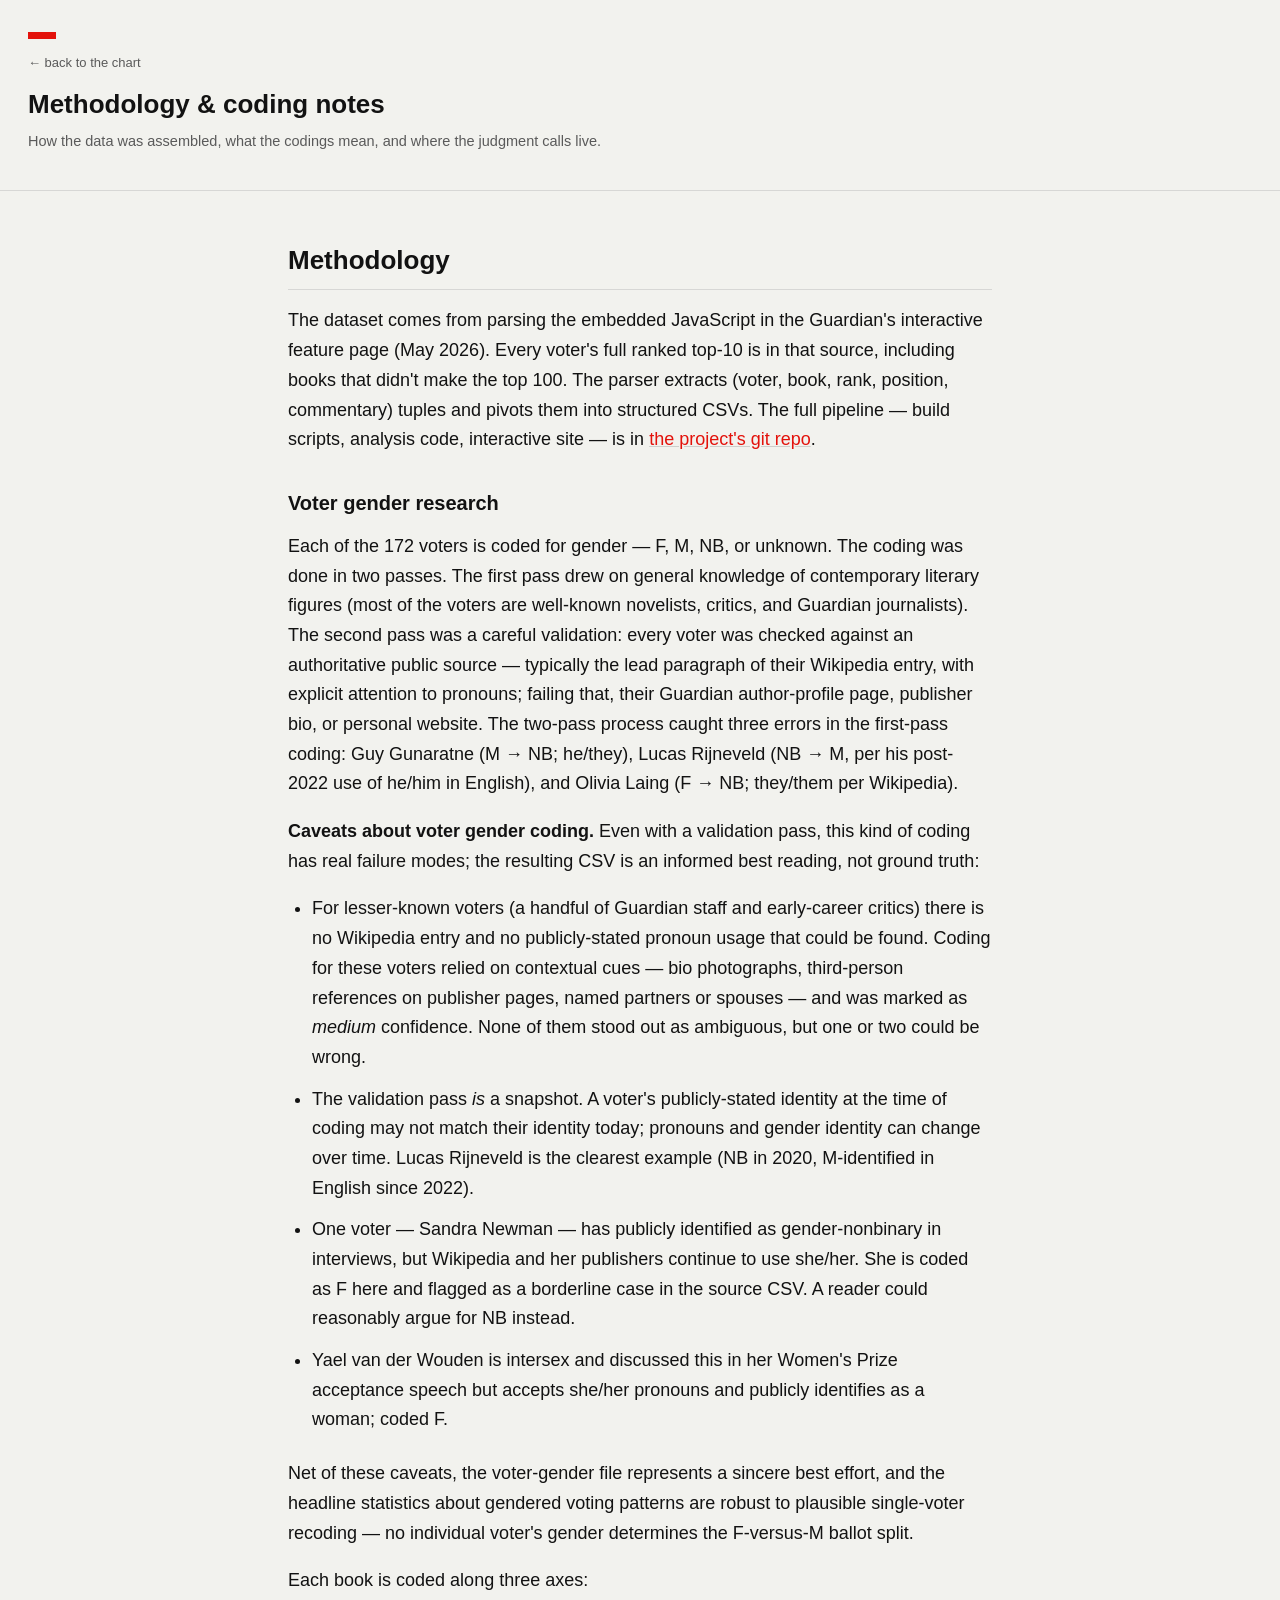
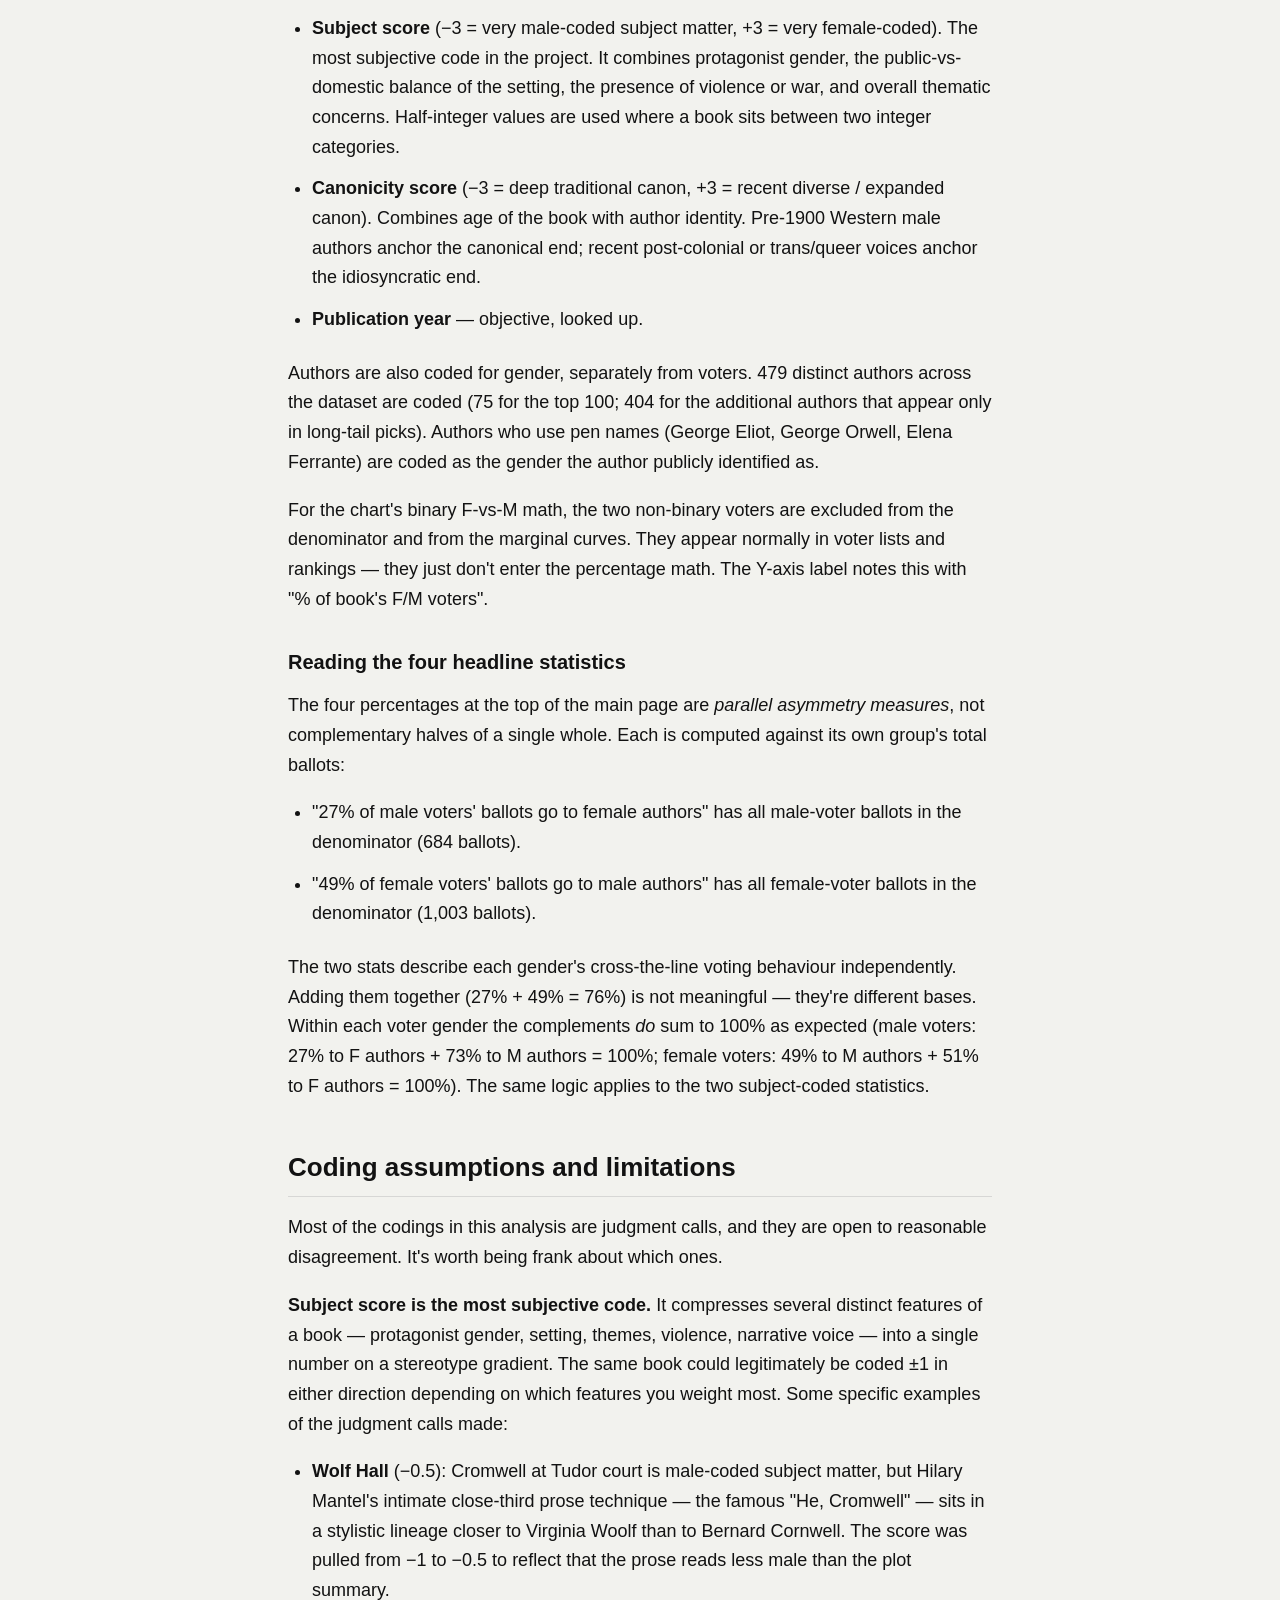
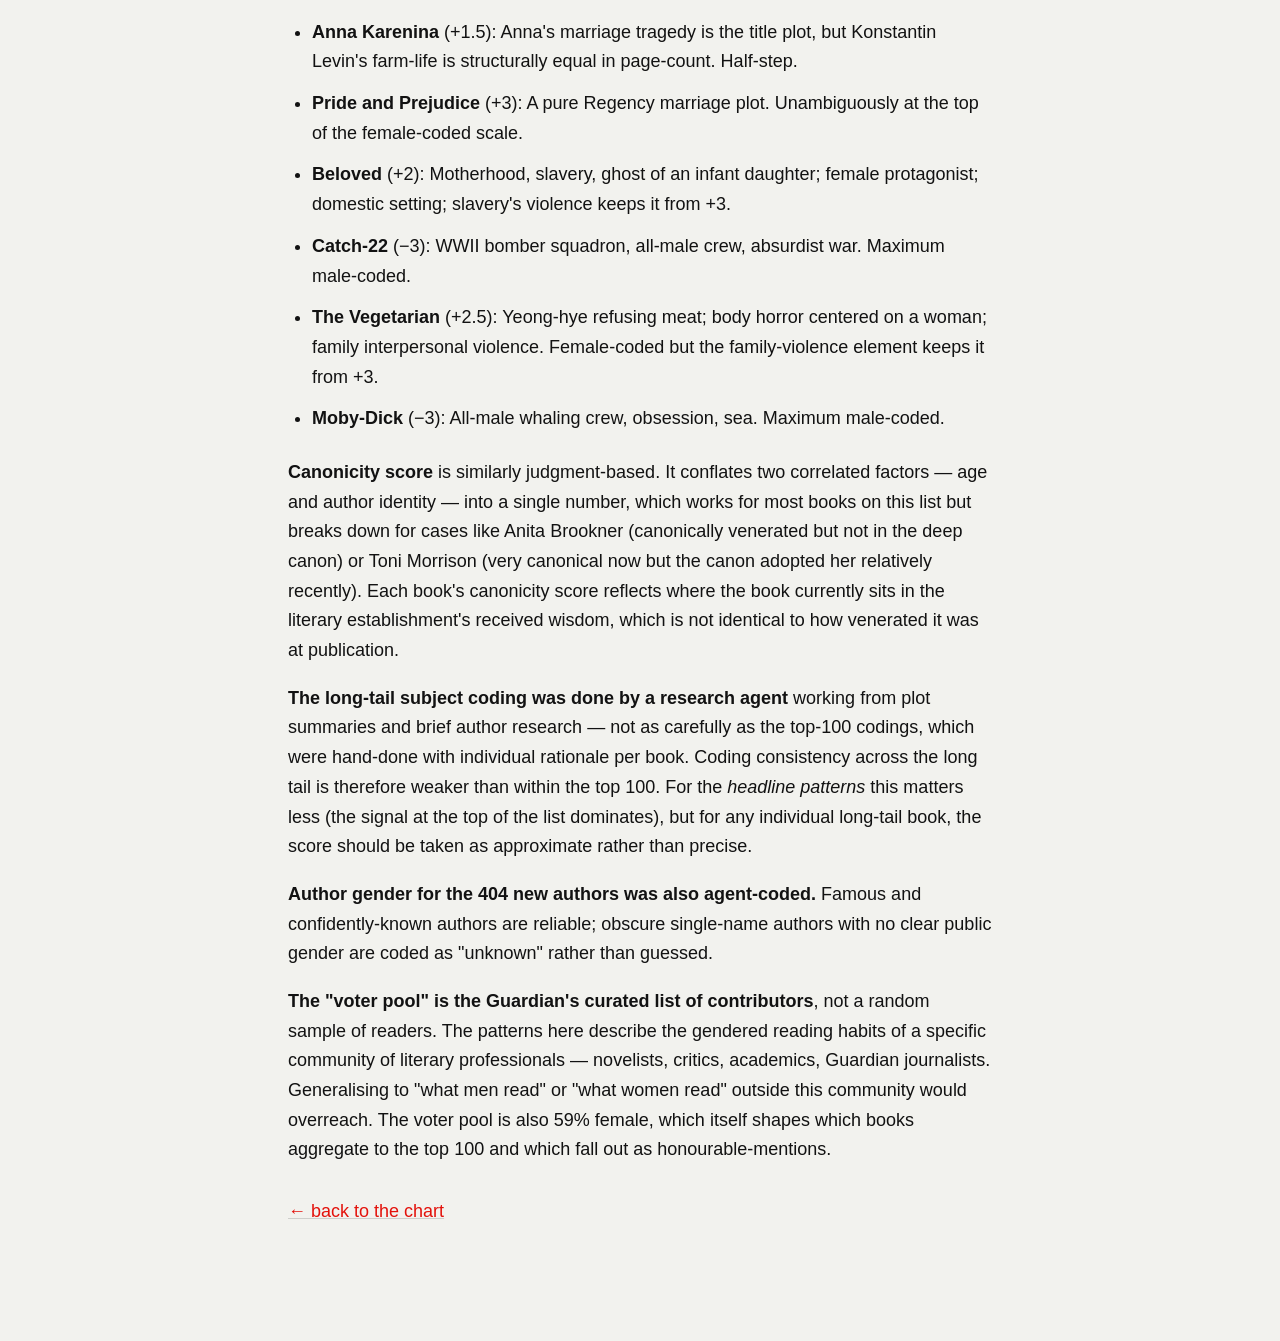
==== docs/methodology.html @ ba3835ff "Initial public release: Guardian 100 best novels gendered-trends analysis" ====
<!DOCTYPE html>
<html lang="en">
<head>
  <meta charset="utf-8">
  <meta name="viewport" content="width=device-width, initial-scale=1">
  <title>Methodology & coding notes — Guardian's 100 best novels: gendered trends</title>
  <link rel="stylesheet" href="styles.css">
</head>
<body>
  <div class="essay-page">
    <header class="essay-header">
      <div class="signature-bar"></div>
      <a class="back-link essay-back" href="index.html">&larr; back to the chart</a>
      <h1>Methodology &amp; coding notes</h1>
      <p class="subtitle">
        How the data was assembled, what the codings mean, and where
        the judgment calls live.
      </p>
    </header>

    <section class="about">
      <div class="about-content">

        <h2>Methodology</h2>

        <p>The dataset comes from parsing the embedded JavaScript in the
        Guardian's interactive feature page (May 2026). Every voter's full
        ranked top-10 is in that source, including books that didn't make
        the top 100. The parser extracts (voter, book, rank, position,
        commentary) tuples and pivots them into structured CSVs. The full
        pipeline — build scripts, analysis code, interactive site — is in
        <a href="https://github.com/SethRosenthal100/guardian-100-best-novels-analysis">the project's git repo</a>.</p>

        <h3>Voter gender research</h3>

        <p>Each of the 172 voters is coded for gender — F, M, NB, or
        unknown. The coding was done in two passes. The first pass drew
        on general knowledge of contemporary literary figures (most of
        the voters are well-known novelists, critics, and Guardian
        journalists). The second pass was a careful validation: every
        voter was checked against an authoritative public source —
        typically the lead paragraph of their Wikipedia entry, with
        explicit attention to pronouns; failing that, their Guardian
        author-profile page, publisher bio, or personal website. The
        two-pass process caught three errors in the first-pass coding:
        Guy Gunaratne (M → NB; he/they), Lucas Rijneveld (NB → M, per
        his post-2022 use of he/him in English), and Olivia Laing
        (F → NB; they/them per Wikipedia).</p>

        <p><strong>Caveats about voter gender coding.</strong> Even with
        a validation pass, this kind of coding has real failure modes;
        the resulting CSV is an informed best reading, not ground truth:</p>

        <ul>
          <li>For lesser-known voters (a handful of Guardian staff and
          early-career critics) there is no Wikipedia entry and no
          publicly-stated pronoun usage that could be found. Coding for
          these voters relied on contextual cues — bio photographs,
          third-person references on publisher pages, named partners
          or spouses — and was marked as <em>medium</em> confidence.
          None of them stood out as ambiguous, but one or two could
          be wrong.</li>
          <li>The validation pass <em>is</em> a snapshot. A voter's
          publicly-stated identity at the time of coding may not match
          their identity today; pronouns and gender identity can change
          over time. Lucas Rijneveld is the clearest example (NB in
          2020, M-identified in English since 2022).</li>
          <li>One voter — Sandra Newman — has publicly identified as
          gender-nonbinary in interviews, but Wikipedia and her
          publishers continue to use she/her. She is coded as F here
          and flagged as a borderline case in the source CSV. A reader
          could reasonably argue for NB instead.</li>
          <li>Yael van der Wouden is intersex and discussed this in her
          Women's Prize acceptance speech but accepts she/her pronouns
          and publicly identifies as a woman; coded F.</li>
        </ul>

        <p>Net of these caveats, the voter-gender file represents a
        sincere best effort, and the headline statistics about gendered
        voting patterns are robust to plausible single-voter recoding —
        no individual voter's gender determines the F-versus-M ballot
        split.</p>

        <p>Each book is coded along three axes:</p>

        <ul>
          <li><strong>Subject score</strong> (−3 = very male-coded subject
          matter, +3 = very female-coded). The most subjective code in
          the project. It combines protagonist gender, the
          public-vs-domestic balance of the setting, the presence of
          violence or war, and overall thematic concerns. Half-integer
          values are used where a book sits between two integer
          categories.</li>
          <li><strong>Canonicity score</strong> (−3 = deep traditional
          canon, +3 = recent diverse / expanded canon). Combines age of
          the book with author identity. Pre-1900 Western male authors
          anchor the canonical end; recent post-colonial or trans/queer
          voices anchor the idiosyncratic end.</li>
          <li><strong>Publication year</strong> — objective, looked up.</li>
        </ul>

        <p>Authors are also coded for gender, separately from voters.
        479 distinct authors across the dataset are coded (75 for the
        top 100; 404 for the additional authors that appear only in
        long-tail picks). Authors who use pen names (George Eliot,
        George Orwell, Elena Ferrante) are coded as the gender the
        author publicly identified as.</p>

        <p>For the chart's binary F-vs-M math, the two non-binary voters
        are excluded from the denominator and from the marginal curves.
        They appear normally in voter lists and rankings — they just
        don't enter the percentage math. The Y-axis label notes this with
        "% of book's F/M voters".</p>

        <h3>Reading the four headline statistics</h3>

        <p>The four percentages at the top of the main page are
        <em>parallel asymmetry measures</em>, not complementary halves
        of a single whole. Each is computed against its own group's
        total ballots:</p>

        <ul>
          <li>"27% of male voters' ballots go to female authors" has
          all male-voter ballots in the denominator (684 ballots).</li>
          <li>"49% of female voters' ballots go to male authors" has
          all female-voter ballots in the denominator (1,003 ballots).</li>
        </ul>

        <p>The two stats describe each gender's cross-the-line voting
        behaviour independently. Adding them together (27% + 49% = 76%)
        is not meaningful — they're different bases. Within each voter
        gender the complements <em>do</em> sum to 100% as expected
        (male voters: 27% to F authors + 73% to M authors = 100%;
        female voters: 49% to M authors + 51% to F authors = 100%).
        The same logic applies to the two subject-coded statistics.</p>

        <h2>Coding assumptions and limitations</h2>

        <p>Most of the codings in this analysis are judgment calls, and
        they are open to reasonable disagreement. It's worth being frank
        about which ones.</p>

        <p><strong>Subject score is the most subjective code.</strong>
        It compresses several distinct features of a book — protagonist
        gender, setting, themes, violence, narrative voice — into a
        single number on a stereotype gradient. The same book could
        legitimately be coded ±1 in either direction depending on which
        features you weight most. Some specific examples of the judgment
        calls made:</p>

        <ul>
          <li><strong>Wolf Hall</strong> (−0.5): Cromwell at Tudor court
          is male-coded subject matter, but Hilary Mantel's intimate
          close-third prose technique — the famous "He, Cromwell" — sits
          in a stylistic lineage closer to Virginia Woolf than to Bernard
          Cornwell. The score was pulled from −1 to −0.5 to reflect that
          the prose reads less male than the plot summary.</li>
          <li><strong>Anna Karenina</strong> (+1.5): Anna's marriage
          tragedy is the title plot, but Konstantin Levin's farm-life is
          structurally equal in page-count. Half-step.</li>
          <li><strong>Pride and Prejudice</strong> (+3): A pure Regency
          marriage plot. Unambiguously at the top of the female-coded
          scale.</li>
          <li><strong>Beloved</strong> (+2): Motherhood, slavery, ghost
          of an infant daughter; female protagonist; domestic setting;
          slavery's violence keeps it from +3.</li>
          <li><strong>Catch-22</strong> (−3): WWII bomber squadron,
          all-male crew, absurdist war. Maximum male-coded.</li>
          <li><strong>The Vegetarian</strong> (+2.5): Yeong-hye refusing
          meat; body horror centered on a woman; family interpersonal
          violence. Female-coded but the family-violence element keeps
          it from +3.</li>
          <li><strong>Moby-Dick</strong> (−3): All-male whaling crew,
          obsession, sea. Maximum male-coded.</li>
        </ul>

        <p><strong>Canonicity score</strong> is similarly judgment-based.
        It conflates two correlated factors — age and author identity —
        into a single number, which works for most books on this list but
        breaks down for cases like Anita Brookner (canonically venerated
        but not in the deep canon) or Toni Morrison (very canonical now
        but the canon adopted her relatively recently). Each book's
        canonicity score reflects where the book currently sits in the
        literary establishment's received wisdom, which is not identical
        to how venerated it was at publication.</p>

        <p><strong>The long-tail subject coding was done by a research
        agent</strong> working from plot summaries and brief author
        research — not as carefully as the top-100 codings, which were
        hand-done with individual rationale per book. Coding consistency
        across the long tail is therefore weaker than within the top 100.
        For the <em>headline patterns</em> this matters less (the signal
        at the top of the list dominates), but for any individual
        long-tail book, the score should be taken as approximate rather
        than precise.</p>

        <p><strong>Author gender for the 404 new authors was also
        agent-coded.</strong> Famous and confidently-known authors are
        reliable; obscure single-name authors with no clear public gender
        are coded as "unknown" rather than guessed.</p>

        <p><strong>The "voter pool" is the Guardian's curated list of
        contributors</strong>, not a random sample of readers. The
        patterns here describe the gendered reading habits of a specific
        community of literary professionals — novelists, critics,
        academics, Guardian journalists. Generalising to "what men read"
        or "what women read" outside this community would overreach. The
        voter pool is also 59% female, which itself shapes which books
        aggregate to the top 100 and which fall out as honourable-mentions.</p>

        <p style="margin-top: 32px"><a href="index.html">&larr; back to the chart</a></p>

      </div>
    </section>
  </div>

  <!-- Cloudflare Web Analytics --><script defer src='https://static.cloudflareinsights.com/beacon.min.js' data-cf-beacon='{"token": "eb1c3f1b0498454eb35ef73174f068f9"}'></script><!-- End Cloudflare Web Analytics -->
</body>
</html>
---- docs/styles.css ----
/* Palette — ports econ_style.py to CSS variables.
   Variable names "--red" / "--blue" are kept for code stability, but they
   now map to FEMALE (terracotta) and MALE (teal) respectively. The
   editorial signature bar is --signature. */
:root {
  --signature: #E3120B;   /* editorial signature bar only */
  --red:       #B85A3A;   /* FEMALE series — terracotta */
  --red-soft:  #e0b7a5;
  --blue:      #2A6F7C;   /* MALE series — teal */
  --blue-soft: #a6c5cc;
  --ink:       #121212;
  --mid:       #5A5A5A;
  --grid:      #D7D7D5;
  --bg:        #F2F2EE;
  --panel-bg:  #ffffff;
  --dim-alpha: 0.18;
}

* { box-sizing: border-box; }

html, body {
  margin: 0;
  padding: 0;
  background: var(--bg);
  color: var(--ink);
  font-family: "Helvetica Neue", Helvetica, Arial, "Liberation Sans", sans-serif;
  font-size: 15px;
  line-height: 1.4;
}

.page {
  display: grid;
  grid-template-columns: minmax(0, 1fr) 360px;
  gap: 32px;
  max-width: 1400px;
  margin: 0 auto;
  padding: 32px 28px 48px;
}

.chart-pane { min-width: 0; }

.signature-bar {
  width: 28px; height: 7px;
  background: var(--signature);
  margin-bottom: 12px;
}

h1 {
  font-size: 26px;
  font-weight: 700;
  margin: 0 0 8px 0;
  color: var(--ink);
}

.subtitle {
  font-size: 14.5px;
  color: var(--mid);
  margin: 0 0 14px 0;
  line-height: 1.45;
}

/* Two headline stats sitting between the subtitle and the controls.
   Quiet — plain text, no box, slightly emphasised numbers in colour. */
.headline-stats {
  list-style: none;
  margin: 0 0 18px;
  padding: 0;
  display: flex;
  flex-direction: column;
  gap: 2px;
}
.headline-stats li {
  font-size: 13.5px;
  color: var(--mid);
  line-height: 1.4;
}
.headline-stats em {
  font-style: italic;
  color: var(--ink);
}
.headline-stats .stat-num {
  font-size: 14.5px;
  font-weight: 700;
  font-variant-numeric: tabular-nums;
  padding-right: 2px;
}
.headline-stats .stat-m { color: var(--blue); }   /* male */
.headline-stats .stat-f { color: var(--red); }    /* female */

/* Controls row above the chart: scope, axis, highlighted group */
.controls {
  display: flex;
  flex-wrap: wrap;
  gap: 22px 28px;
  margin: 0 0 24px 0;
  align-items: flex-end;
}
.control-group { display: flex; flex-direction: column; gap: 5px; }
.control-label {
  font-size: 11px;
  letter-spacing: 0.04em;
  text-transform: uppercase;
  color: var(--mid);
  font-weight: 600;
}

.mode-toggle, .axis-toggle {
  display: inline-flex;
  border: 1px solid var(--grid);
  border-radius: 4px;
  overflow: hidden;
  background: var(--panel-bg);
}
.mode-btn, .axis-btn {
  background: transparent;
  border: none;
  padding: 7px 14px;
  font-family: inherit;
  font-size: 13.5px;
  color: var(--mid);
  cursor: pointer;
  border-right: 1px solid var(--grid);
}
.mode-btn:last-child, .axis-btn:last-child { border-right: none; }
.mode-btn:hover, .axis-btn:hover { color: var(--ink); }
.mode-btn[aria-selected="true"], .axis-btn[aria-selected="true"] {
  background: var(--ink);
  color: #fff;
  font-weight: 500;
}

.group-select {
  font-family: inherit;
  font-size: 13.5px;
  padding: 7px 10px;
  border: 1px solid var(--grid);
  background: var(--panel-bg);
  color: var(--ink);
  border-radius: 4px;
  min-width: 160px;
  cursor: pointer;
}

/* Lead-in between the controls and the chart itself */
.chart-intro {
  margin: 8px 0 14px;
  padding-bottom: 10px;
  border-bottom: 1px solid var(--grid);
}
.chart-intro-title {
  font-size: 18px;
  font-weight: 700;
  margin: 0 0 4px;
  color: var(--ink);
}
.chart-intro-sub {
  font-size: 14px;
  color: var(--mid);
  margin: 0;
  line-height: 1.5;
}
.chart-intro-sub strong { color: var(--ink); font-weight: 600; }

#chart {
  width: 100%;
  height: auto;
  display: block;
  user-select: none;
}

.source {
  font-size: 11.5px;
  color: var(--mid);
  font-style: italic;
  margin: 20px 0 0 0;
  line-height: 1.45;
}

/* Sidebar */
.sidebar {
  background: var(--panel-bg);
  border-radius: 4px;
  padding: 22px 22px 28px;
  min-height: 500px;
  align-self: start;
  position: sticky;
  top: 24px;
  max-height: calc(100vh - 48px);
  overflow-y: auto;
  box-shadow: 0 1px 0 rgba(0,0,0,0.04);
}

.panel-section {
  margin-bottom: 18px;
}

.panel-kicker {
  font-size: 11px;
  letter-spacing: 0.05em;
  text-transform: uppercase;
  color: var(--mid);
  font-weight: 600;
  margin-bottom: 4px;
}

.panel-title {
  font-size: 20px;
  font-weight: 700;
  color: var(--ink);
  line-height: 1.25;
  margin: 0;
}

.panel-author {
  font-size: 15px;
  color: var(--mid);
  margin: 2px 0 8px;
}

.panel-meta {
  font-size: 13px;
  color: var(--mid);
}
.panel-meta strong { color: var(--ink); }

.panel-list {
  list-style: none;
  margin: 0;
  padding: 0;
}
.panel-list li {
  padding: 7px 6px;
  border-radius: 3px;
  cursor: pointer;
  display: flex;
  align-items: center;
  gap: 10px;
  font-size: 14px;
}
.panel-list li:hover {
  background: var(--bg);
}
.panel-list .marker {
  width: 9px; height: 9px;
  border-radius: 50%;
  flex: 0 0 9px;
}
.panel-list .marker.M { background: var(--blue); }
.panel-list .marker.F { background: var(--red); }
.panel-list .marker.NB { background: var(--mid); }
.panel-list .marker.unknown { background: var(--grid); }
.panel-list .secondary {
  color: var(--mid);
  font-size: 12.5px;
  margin-left: auto;
}

/* Tab bar for the overview sidebar */
.tab-bar {
  display: flex;
  gap: 0;
  border-bottom: 1px solid var(--grid);
  margin: 22px 0 16px;
}
.tab {
  background: none;
  border: none;
  padding: 8px 14px 7px;
  font-family: inherit;
  font-size: 13.5px;
  color: var(--mid);
  cursor: pointer;
  border-bottom: 2px solid transparent;
  margin-bottom: -1px;
  transition: color 120ms;
}
.tab:hover { color: var(--ink); }
.tab.active {
  color: var(--ink);
  border-bottom-color: var(--signature);
  font-weight: 600;
}
.tab-panel[hidden] { display: none; }

/* Voter rankings — compact blocks for the overview sidebar */
.ranking-block { margin-bottom: 18px; }
.ranking-title {
  font-size: 13px;
  font-weight: 600;
  color: var(--ink);
  margin: 0 0 2px;
}
.ranking-blurb {
  font-size: 11.5px;
  color: var(--mid);
  font-style: italic;
  margin: 0 0 5px;
  line-height: 1.35;
}
.panel-list--compact li {
  padding: 4px 6px;
  font-size: 12.5px;
  gap: 8px;
}
.panel-list--compact .secondary {
  font-size: 11px;
  font-variant-numeric: tabular-nums;
}

/* Per-voter profile metrics */
.metrics-list {
  list-style: none;
  margin: 6px 0 0;
  padding: 0;
}
.metrics-list li {
  display: flex;
  justify-content: space-between;
  padding: 4px 0;
  font-size: 13px;
  border-bottom: 1px solid var(--grid);
}
.metrics-list li:last-child { border-bottom: none; }
.metric-key { color: var(--mid); }
.metric-val {
  color: var(--ink);
  font-variant-numeric: tabular-nums;
  font-weight: 500;
}

/* Compact ranked-list variant used in the overview sidebar */
.panel-list--ranked li {
  display: grid;
  grid-template-columns: 26px 12px 1fr;
  grid-template-rows: auto auto;
  gap: 2px 8px;
  padding: 6px 6px 7px;
  align-items: center;
}
.panel-list--ranked .rank-num {
  grid-row: 1 / span 2;
  font-variant-numeric: tabular-nums;
  color: var(--mid);
  font-size: 12px;
  text-align: right;
  font-weight: 500;
}
.panel-list--ranked .marker {
  grid-row: 1 / span 2;
  width: 8px; height: 8px; flex: none;
}
.panel-list--ranked .book-title {
  grid-column: 3 / 4;
  grid-row: 1 / 2;
  font-size: 13.5px;
  color: var(--ink);
  line-height: 1.25;
}
.panel-list--ranked .secondary {
  grid-column: 3 / 4;
  grid-row: 2 / 3;
  margin-left: 0;
  font-size: 11.5px;
  color: var(--mid);
}

.back-link {
  display: inline-block;
  margin-bottom: 14px;
  font-size: 13px;
  color: var(--mid);
  cursor: pointer;
  text-decoration: none;
}
.back-link:hover { color: var(--red); }

/* Overview helper text */
.overview-intro {
  font-size: 14px;
  color: var(--ink);
  line-height: 1.5;
}
.overview-intro p { margin: 0 0 10px; }
.overview-intro .hint {
  font-size: 13px;
  color: var(--mid);
  font-style: italic;
  margin-top: 16px;
}
.overview-intro .legend {
  display: flex;
  gap: 16px;
  margin-top: 14px;
  font-size: 13px;
  color: var(--mid);
}
.overview-intro .legend span {
  display: inline-flex; align-items: center; gap: 6px;
}
.overview-intro .legend .dot {
  width: 10px; height: 10px; border-radius: 50%;
}
.overview-intro .legend .dot.F { background: var(--red); }
.overview-intro .legend .dot.M { background: var(--blue); }

/* Tooltip */
.tooltip {
  position: fixed;
  pointer-events: none;
  background: var(--ink);
  color: #fff;
  font-size: 12.5px;
  padding: 7px 10px;
  border-radius: 3px;
  line-height: 1.35;
  max-width: 220px;
  z-index: 100;
  box-shadow: 0 2px 8px rgba(0,0,0,0.25);
}
.tooltip .tt-title { font-weight: 600; }
.tooltip .tt-author { color: #cfcfcf; font-size: 12px; }
.tooltip .tt-meta { color: #9c9c9c; font-size: 11.5px; margin-top: 3px; }

/* Chart SVG styling */
#chart .dot {
  cursor: pointer;
  transition: opacity 120ms;
}
#chart .dot.dim { opacity: var(--dim-alpha); }
#chart .dot.focus,
#chart .dot.highlight { opacity: 1; }
#chart .dot.focus { stroke: var(--ink); stroke-width: 2; }

#chart .background-hit {
  fill: transparent;
  cursor: default;
}

#chart text {
  font-family: inherit;
  fill: var(--ink);
}
#chart .axis-label {
  font-size: 14.5px;
  font-weight: 500;
  fill: var(--ink);
}
#chart .axis-sub {
  font-size: 12.5px;
  fill: #3a3a3a;
  font-style: italic;
}
#chart .y-tick {
  font-size: 12px;
  fill: #2c2c2c;
}
#chart .ref-line {
  stroke: var(--mid);
  stroke-width: 1;
  stroke-dasharray: 4 3;
  opacity: 0.6;
}
#chart .empty-region {
  fill: var(--mid);
  opacity: 0.04;
}
#chart .empty-region-label {
  font-size: 13px;
  fill: #2c2c2c;
  font-style: italic;
}
/* curves: highlighted group (teal/red) + the pooled "other" group (grey) */
#chart .curve-highlighted { stroke: var(--red); fill: none; stroke-width: 2.4; }
#chart .curve-other       { stroke: var(--mid); fill: none; stroke-width: 1.6; opacity: 0.7; }
#chart .curve-label {
  font-size: 13.5px;
  font-style: italic;
  font-weight: 500;
}
#chart .curve-label.hl     { fill: var(--red); }
#chart .curve-label.other  { fill: #2c2c2c; }
/* Near-miss dots: dashed border to distinguish */
#chart .dot.near-miss { stroke-dasharray: 2 1.5; }
#chart .baseline-text {
  font-size: 13px;
  fill: #2c2c2c;
  font-style: italic;
}

/* Label badges for selected dots */
#chart .label-bg {
  fill: var(--bg);
  opacity: 0.92;
  rx: 2; ry: 2;
}
#chart .label-text {
  font-size: 13.5px;
  fill: var(--ink);
  font-style: italic;
}
/* Seed labels in the overview state: same shape, visually de-emphasised
   so they don't compete with the data when the user is exploring */
#chart .label-muted .label-text {
  fill: #444;
  font-size: 12.5px;
}

@media (max-width: 900px) {
  .page {
    grid-template-columns: 1fr;
  }
  .sidebar {
    position: static;
    max-height: none;
  }
}

/* About-this-project section — body-text below the chart+sidebar grid */
.about {
  border-top: 1px solid var(--grid);
  background: var(--bg);
  padding: 48px 0 96px;
}
.about-content {
  max-width: 760px;
  margin: 0 auto;
  padding: 0 28px;
  font-size: 18px;
  line-height: 1.65;
  color: var(--ink);
}
.about-content h2 {
  font-size: 26px;
  font-weight: 700;
  margin: 44px 0 16px;
  padding-bottom: 8px;
  border-bottom: 1px solid var(--grid);
  color: var(--ink);
}
.about-content h2:first-of-type {
  margin-top: 0;
}
.about-content p {
  margin: 0 0 18px;
}
.about-content strong {
  color: var(--ink);
  font-weight: 600;
}
.about-content em {
  font-style: italic;
}
.about-content ul {
  margin: 16px 0 24px;
  padding-left: 24px;
}
.about-content li {
  margin-bottom: 12px;
}
.about-content a {
  color: var(--signature);
  text-decoration: underline;
  text-decoration-color: rgba(0,0,0,0.15);
}
.about-content a:hover {
  text-decoration-color: var(--signature);
}
.about-content .placeholder {
  background: var(--panel-bg);
  padding: 18px 22px;
  border-left: 3px solid var(--signature);
  color: var(--mid);
  font-size: 17px;
}
.about-content .signature {
  font-style: italic;
  color: var(--mid);
  margin-top: 24px;
  text-align: right;
  font-size: 16px;
}
.about-content h3 {
  font-size: 20px;
  font-weight: 600;
  margin: 32px 0 12px;
  color: var(--ink);
}
.methodology-link {
  background: var(--panel-bg);
  padding: 18px 22px;
  border-left: 3px solid var(--mid);
  font-size: 17px;
  margin-top: 32px;
}

/* Stand-alone essay page (methodology.html) — same header style as main,
   but no chart layout below. */
.essay-page {
  max-width: 1400px;
  margin: 0 auto;
}
.essay-header {
  padding: 32px 28px 24px;
  max-width: 760px;
}
.essay-back {
  display: inline-block;
  font-size: 13px;
  color: var(--mid);
  margin-bottom: 14px;
}
.essay-back:hover { color: var(--signature); }
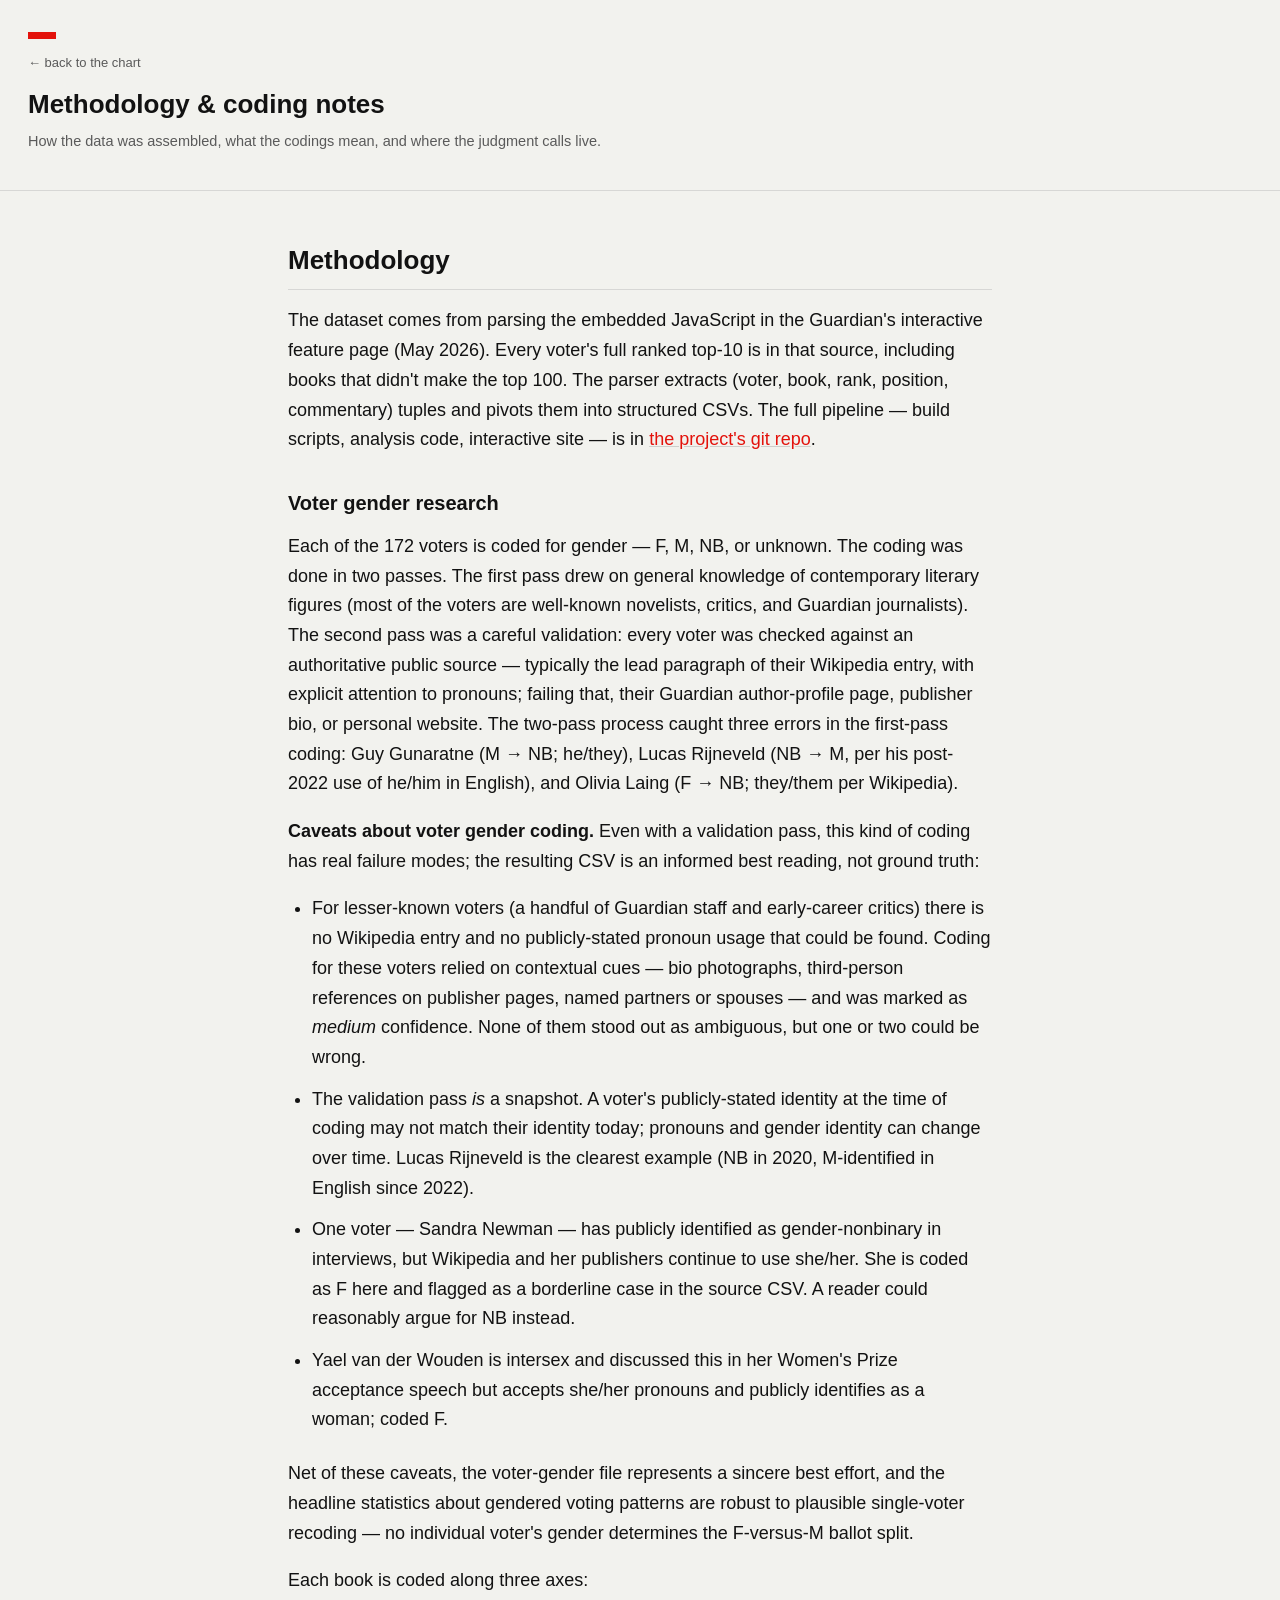
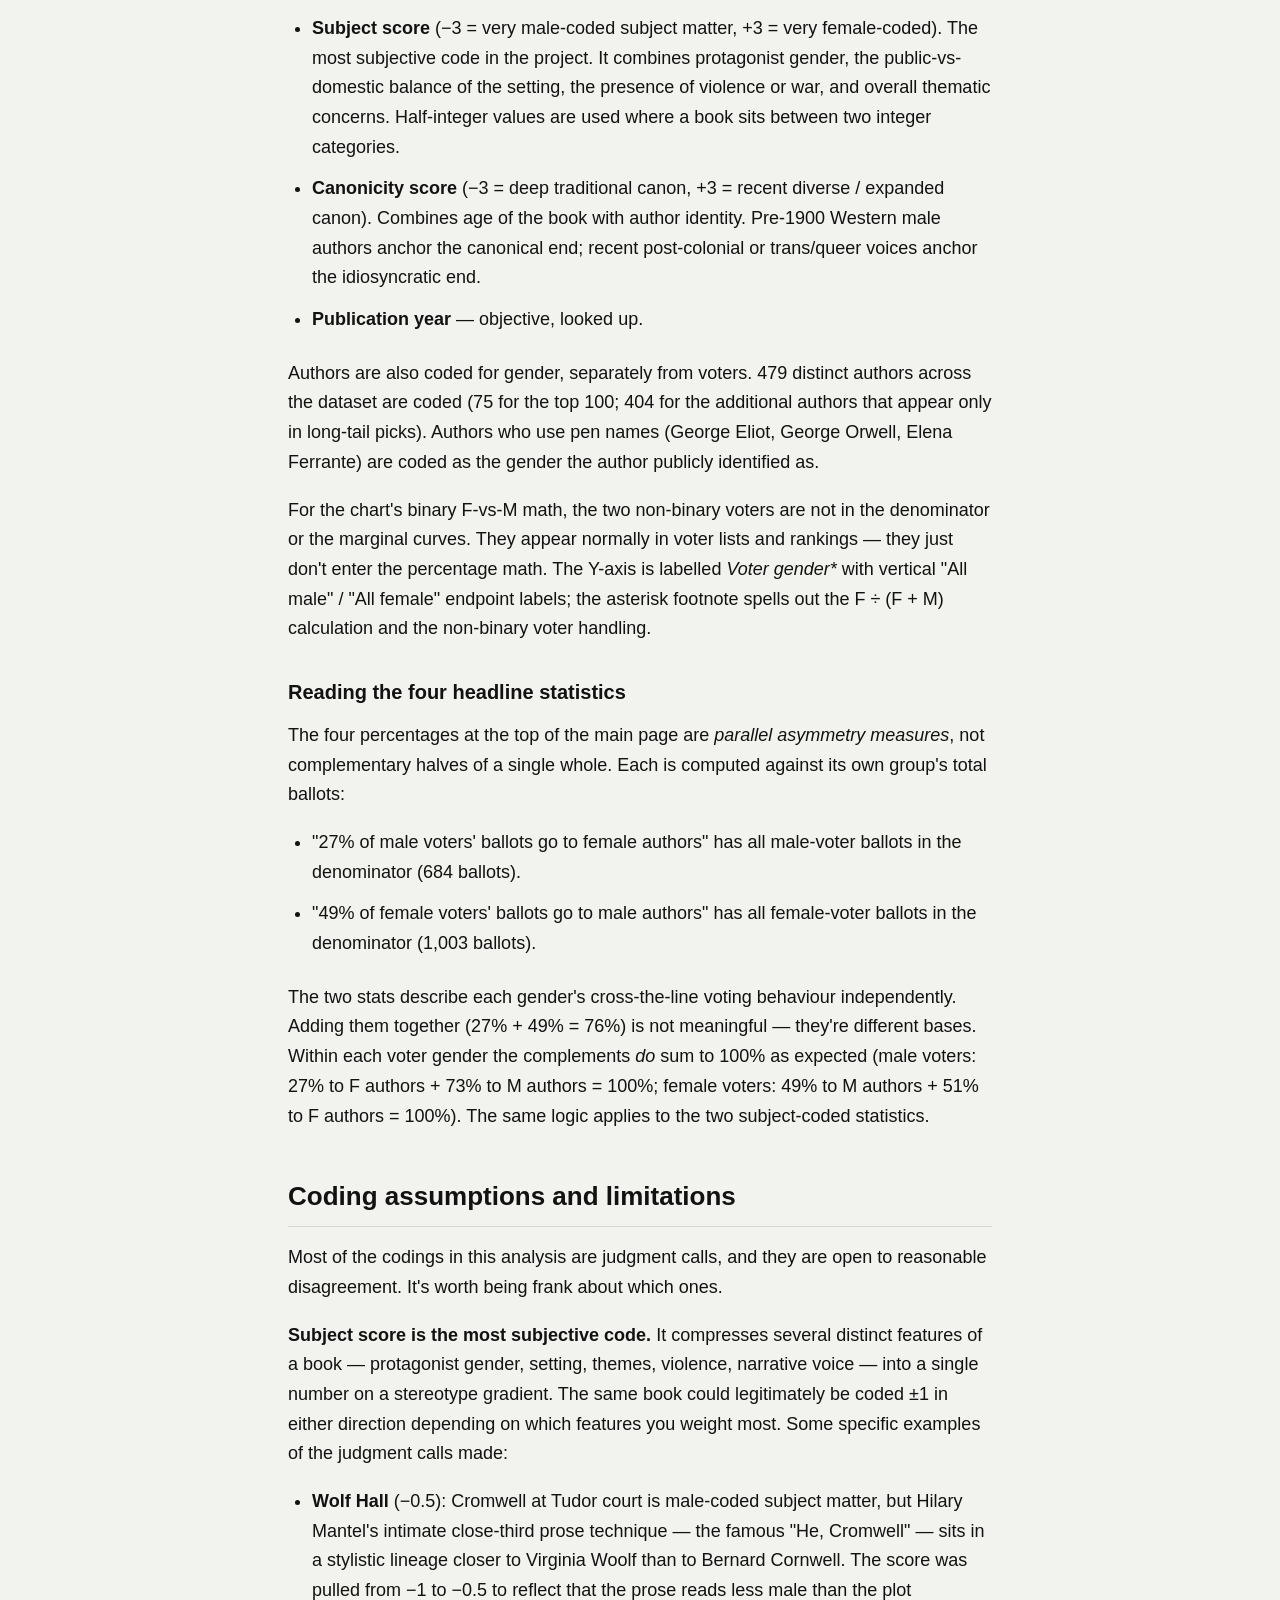
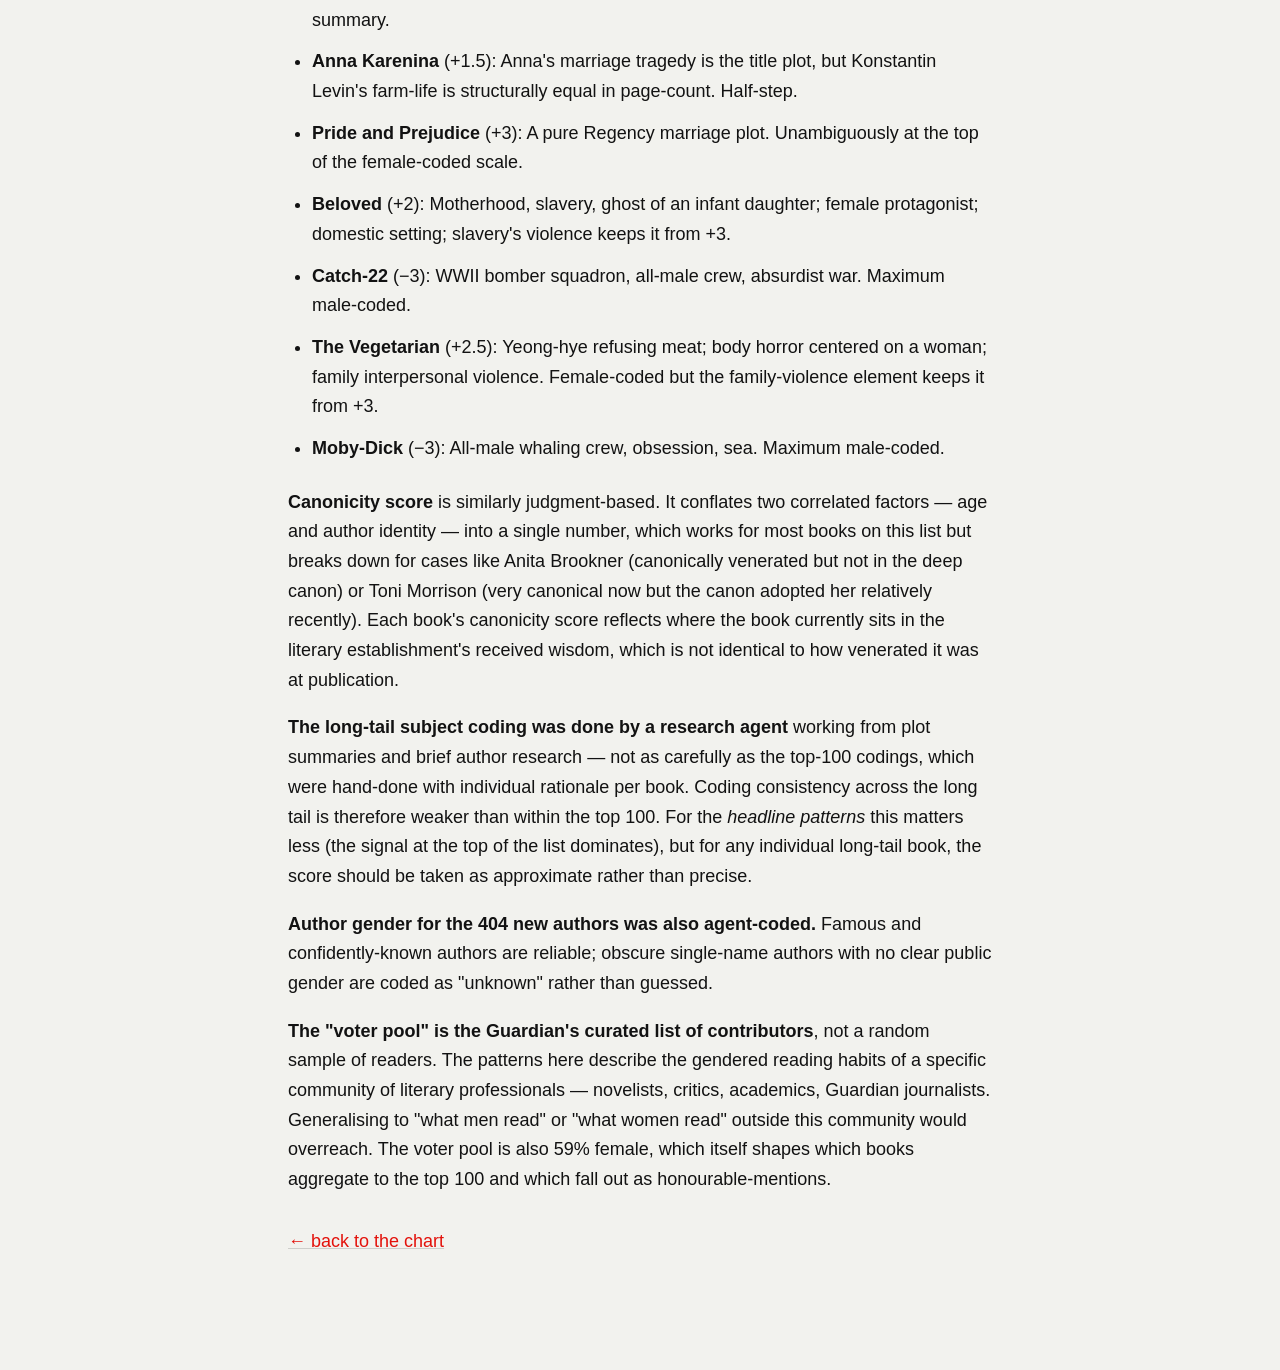
==== commit a6a63c50: "Add author panel, persistent search bar, softer NB voter wording" ====
--- a/docs/methodology.html
+++ b/docs/methodology.html
@@ -107,10 +107,12 @@
         author publicly identified as.</p>
 
         <p>For the chart's binary F-vs-M math, the two non-binary voters
-        are excluded from the denominator and from the marginal curves.
-        They appear normally in voter lists and rankings — they just
-        don't enter the percentage math. The Y-axis label notes this with
-        "% of book's F/M voters".</p>
+        are not in the denominator or the marginal curves. They appear
+        normally in voter lists and rankings &mdash; they just don't enter
+        the percentage math. The Y-axis is labelled <em>Voter gender*</em>
+        with vertical "All male" / "All female" endpoint labels; the
+        asterisk footnote spells out the F &divide; (F + M) calculation
+        and the non-binary voter handling.</p>
 
         <h3>Reading the four headline statistics</h3>
 
--- a/docs/styles.css
+++ b/docs/styles.css
@@ -141,6 +141,16 @@
   cursor: pointer;
 }
 
+/* The 73% lede paragraph: framing question above the chart title */
+.chart-lede {
+  margin: 18px 0 14px;
+  font-size: 15px;
+  line-height: 1.55;
+  color: var(--ink);
+}
+.chart-lede p { margin: 0; }
+.chart-lede strong { font-weight: 700; }
+
 /* Lead-in between the controls and the chart itself */
 .chart-intro {
   margin: 8px 0 14px;
@@ -402,6 +412,152 @@
 }
 .overview-intro .legend .dot.F { background: var(--red); }
 .overview-intro .legend .dot.M { background: var(--blue); }
+
+/* Chart key: visible above the chart, explains color + size encoding */
+.chart-key {
+  display: flex;
+  flex-wrap: wrap;
+  gap: 24px;
+  align-items: center;
+  margin: 14px 0 12px;
+  padding: 10px 0;
+  border-top: 1px solid var(--grid);
+  border-bottom: 1px solid var(--grid);
+  font-size: 14.5px;
+  color: var(--ink);
+}
+.chart-key .key-item {
+  display: inline-flex;
+  align-items: center;
+  gap: 8px;
+}
+.chart-key .key-dot {
+  display: inline-block;
+  width: 13px;
+  height: 13px;
+  border-radius: 50%;
+}
+.chart-key .key-dot-f { background: var(--red); }
+.chart-key .key-dot-m { background: var(--blue); }
+.chart-key .key-size-pair {
+  display: inline-flex;
+  align-items: center;
+  gap: 4px;
+}
+.chart-key .key-size-small,
+.chart-key .key-size-large {
+  display: inline-block;
+  border-radius: 50%;
+  background: var(--ink);
+  opacity: 0.55;
+}
+.chart-key .key-size-small { width: 7px; height: 7px; }
+.chart-key .key-size-large { width: 15px; height: 15px; }
+
+/* Footnote (asterisk explanation under chart) — reuses .source styling */
+.footnote {
+  font-size: 11.5px;
+  color: var(--mid);
+  font-style: italic;
+  margin: 4px 0 0 0;
+}
+
+/* Sidebar search: scrolls with the panel contents */
+.sidebar-search {
+  padding: 10px 0;
+  margin-bottom: 8px;
+  border-bottom: 1px solid var(--grid);
+}
+#search-input {
+  width: 100%;
+  padding: 7px 10px;
+  font-size: 13.5px;
+  font-family: inherit;
+  border: 1px solid var(--grid);
+  border-radius: 3px;
+  background: var(--panel-bg);
+  color: var(--ink);
+  box-sizing: border-box;
+}
+#search-input:focus {
+  outline: none;
+  border-color: var(--ink);
+}
+#search-results {
+  margin-top: 6px;
+  max-height: 380px;
+  overflow-y: auto;
+  background: var(--panel-bg);
+  border: 1px solid var(--grid);
+  border-radius: 3px;
+}
+a.search-result {
+  display: flex;
+  align-items: flex-start;
+  gap: 10px;
+  padding: 8px 10px;
+  font-size: 13.5px;
+  text-decoration: none;
+  color: inherit;
+  border-top: 1px solid var(--grid);
+  cursor: pointer;
+}
+.search-result-main {
+  flex: 1;
+  min-width: 0;
+  display: flex;
+  flex-direction: column;
+  gap: 2px;
+}
+a.search-result:first-child { border-top: none; }
+a.search-result:hover { background: rgba(0,0,0,0.06); }
+a.search-result:focus-visible {
+  outline: 2px solid var(--ink);
+  outline-offset: -2px;
+}
+.search-result-type {
+  font-size: 10px;
+  text-transform: uppercase;
+  letter-spacing: 0.06em;
+  font-weight: 600;
+  color: var(--mid);
+  background: rgba(0,0,0,0.05);
+  padding: 2px 6px;
+  border-radius: 3px;
+  flex-shrink: 0;
+  width: 48px;
+  text-align: center;
+}
+.search-result-type.type-author { color: #5a3526; background: rgba(184, 90, 58, 0.12); }
+.search-result-type.type-book   { color: var(--ink);     background: rgba(0,0,0,0.06); }
+.search-result-type.type-voter  { color: #1f4a52; background: rgba(42, 111, 124, 0.12); }
+.search-result-label { color: var(--ink); overflow: hidden; text-overflow: ellipsis; white-space: nowrap; }
+.search-result-sub { color: var(--mid); font-size: 12px; overflow: hidden; text-overflow: ellipsis; white-space: nowrap; }
+.search-more {
+  padding: 4px 10px 8px;
+  font-size: 12px;
+  color: var(--mid);
+  font-style: italic;
+}
+.search-empty {
+  padding: 12px;
+  color: var(--mid);
+  font-style: italic;
+  text-align: center;
+}
+
+/* Author link in book panel */
+.author-link {
+  color: var(--ink);
+  text-decoration: underline;
+  text-decoration-color: var(--grid);
+  text-underline-offset: 2px;
+  cursor: pointer;
+}
+.author-link:hover {
+  color: var(--red);
+  text-decoration-color: var(--red);
+}
 
 /* Tooltip */
 .tooltip {
@@ -450,6 +606,11 @@
   fill: #3a3a3a;
   font-style: italic;
 }
+#chart .axis-title {
+  font-size: 17px;
+  font-weight: 700;
+  fill: var(--ink);
+}
 #chart .y-tick {
   font-size: 12px;
   fill: #2c2c2c;
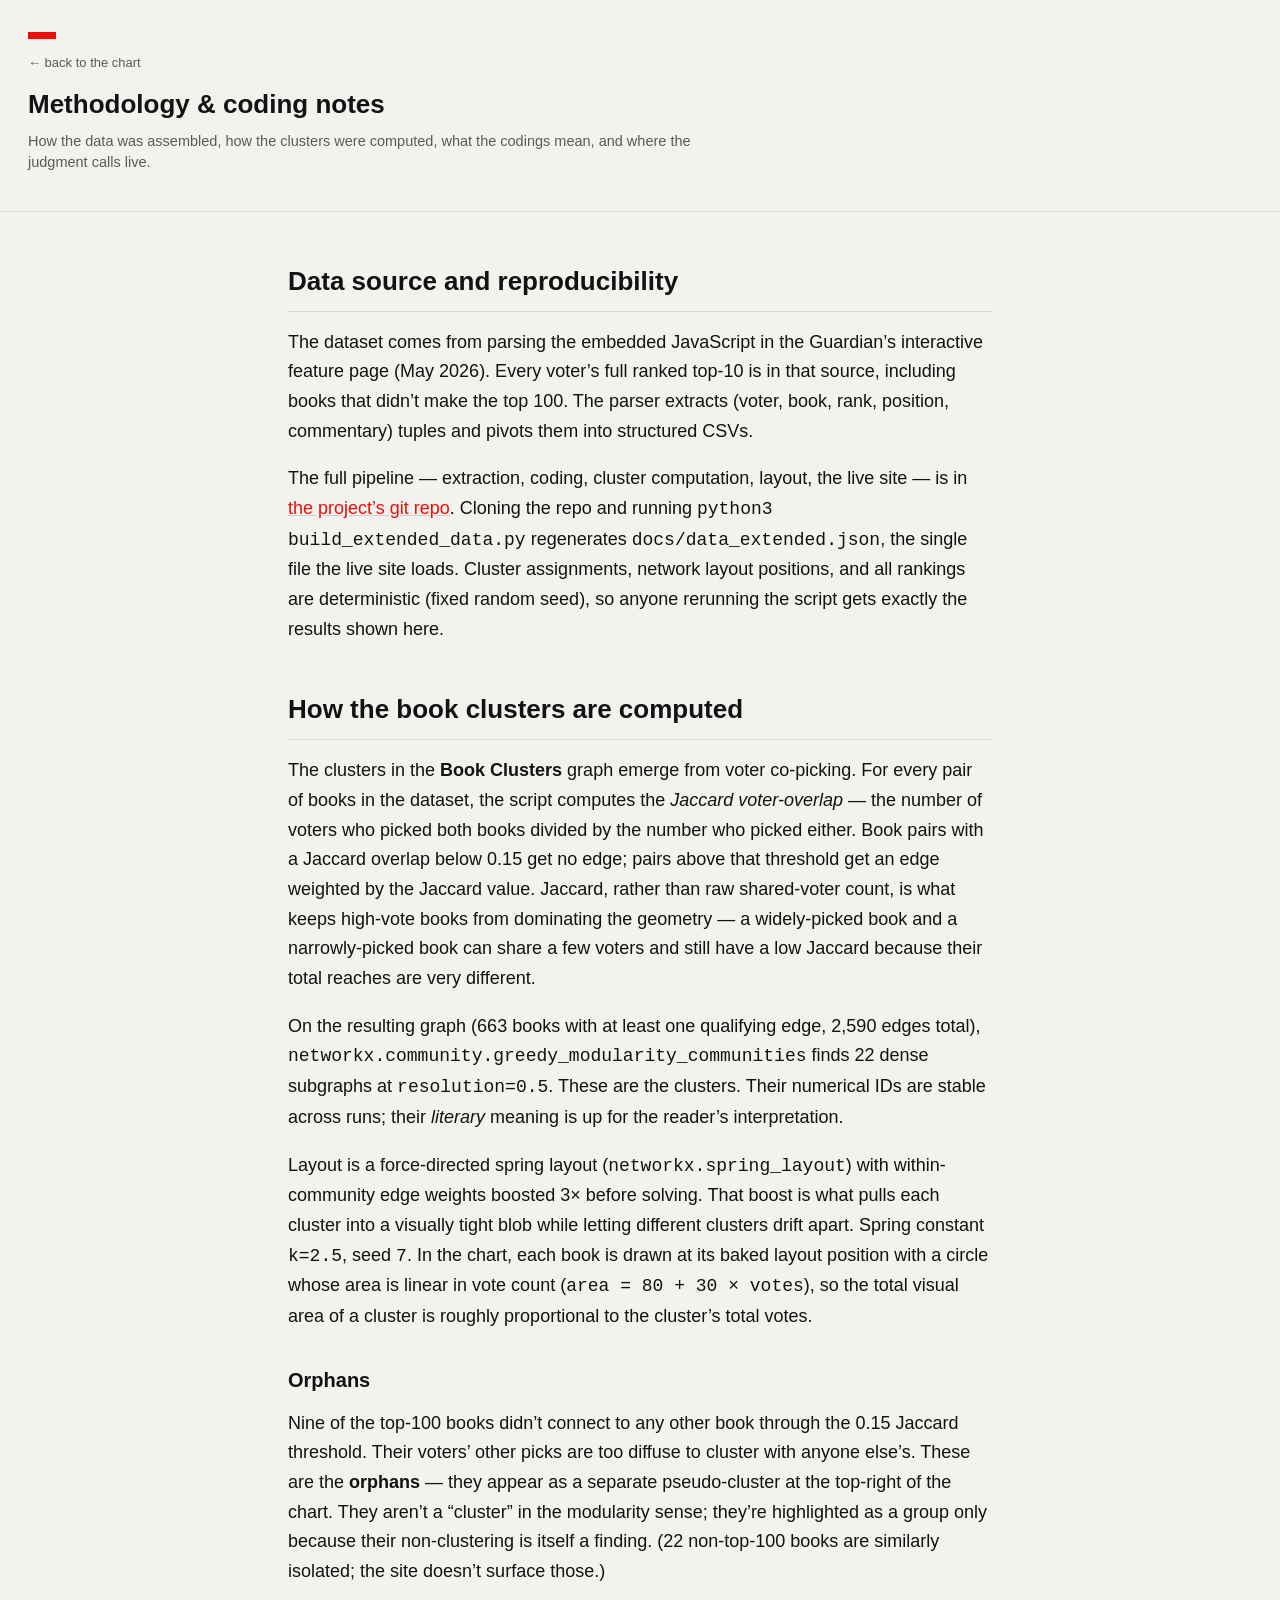
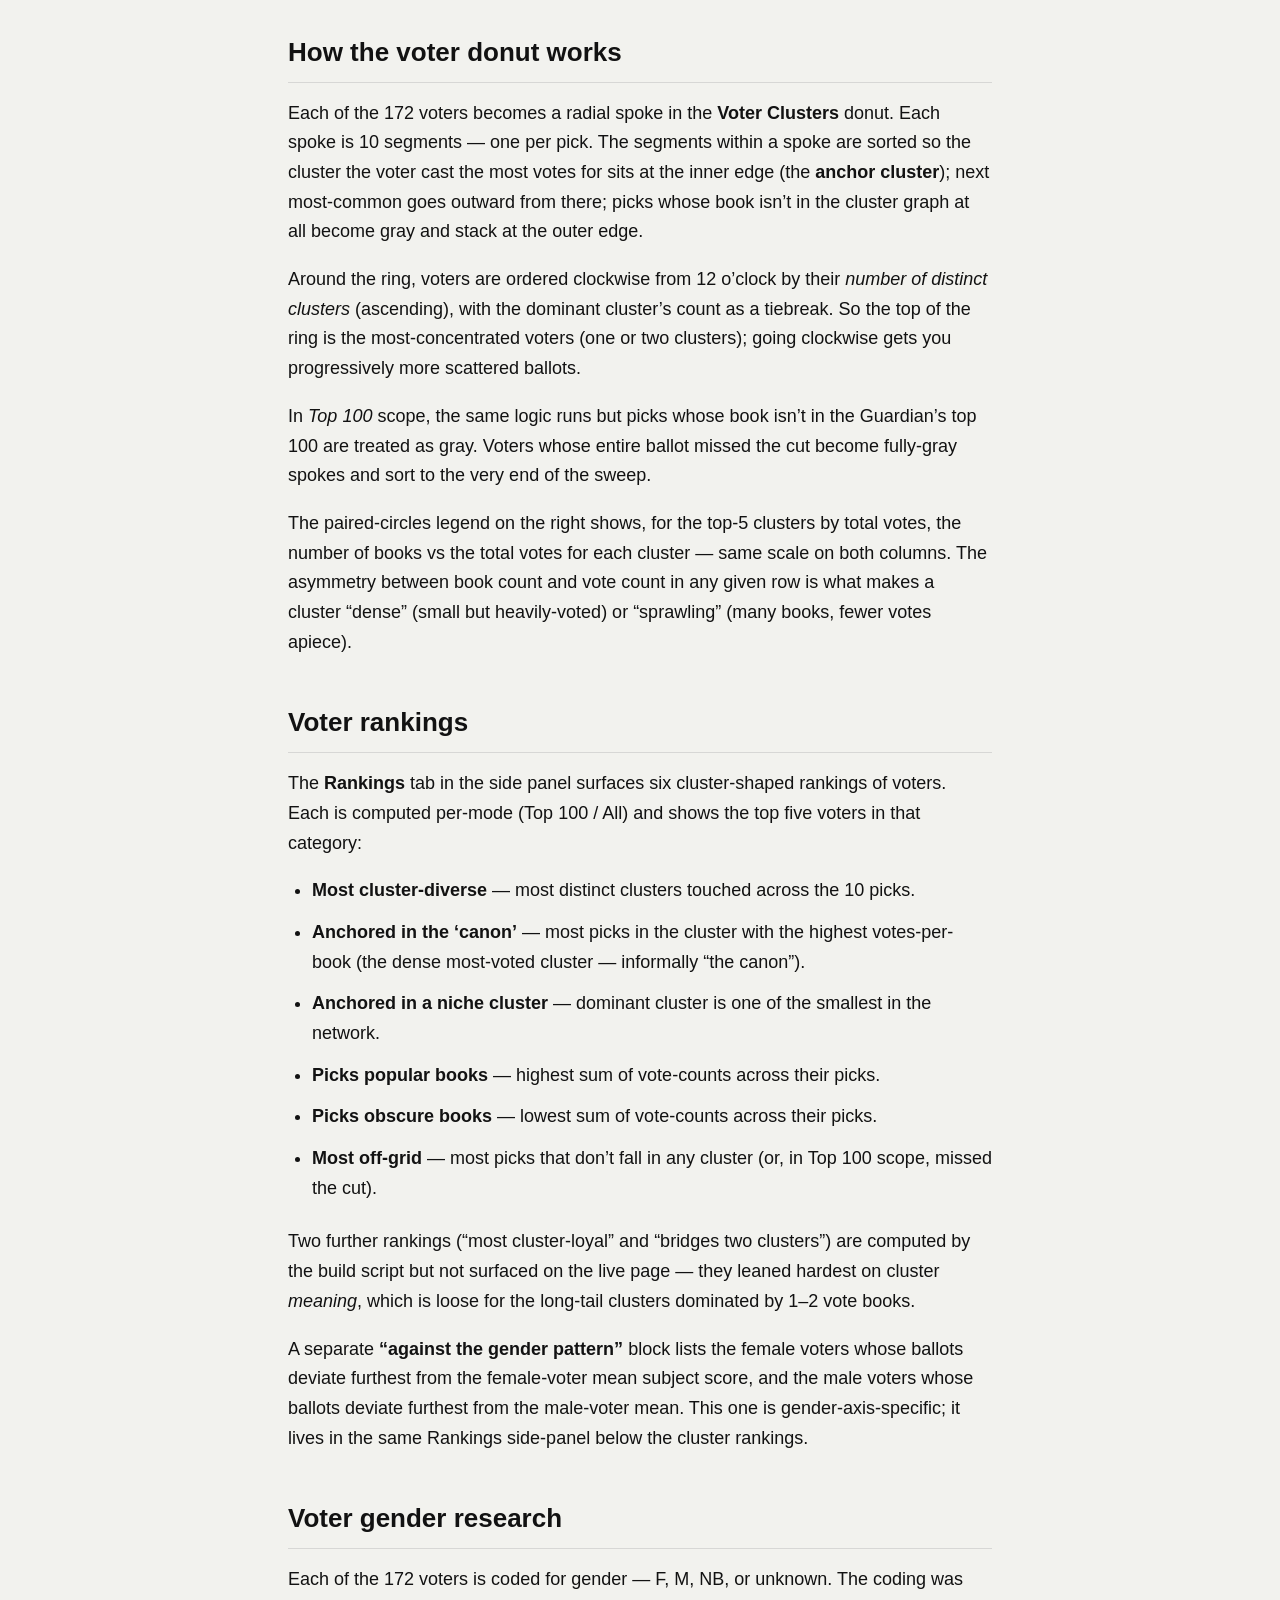
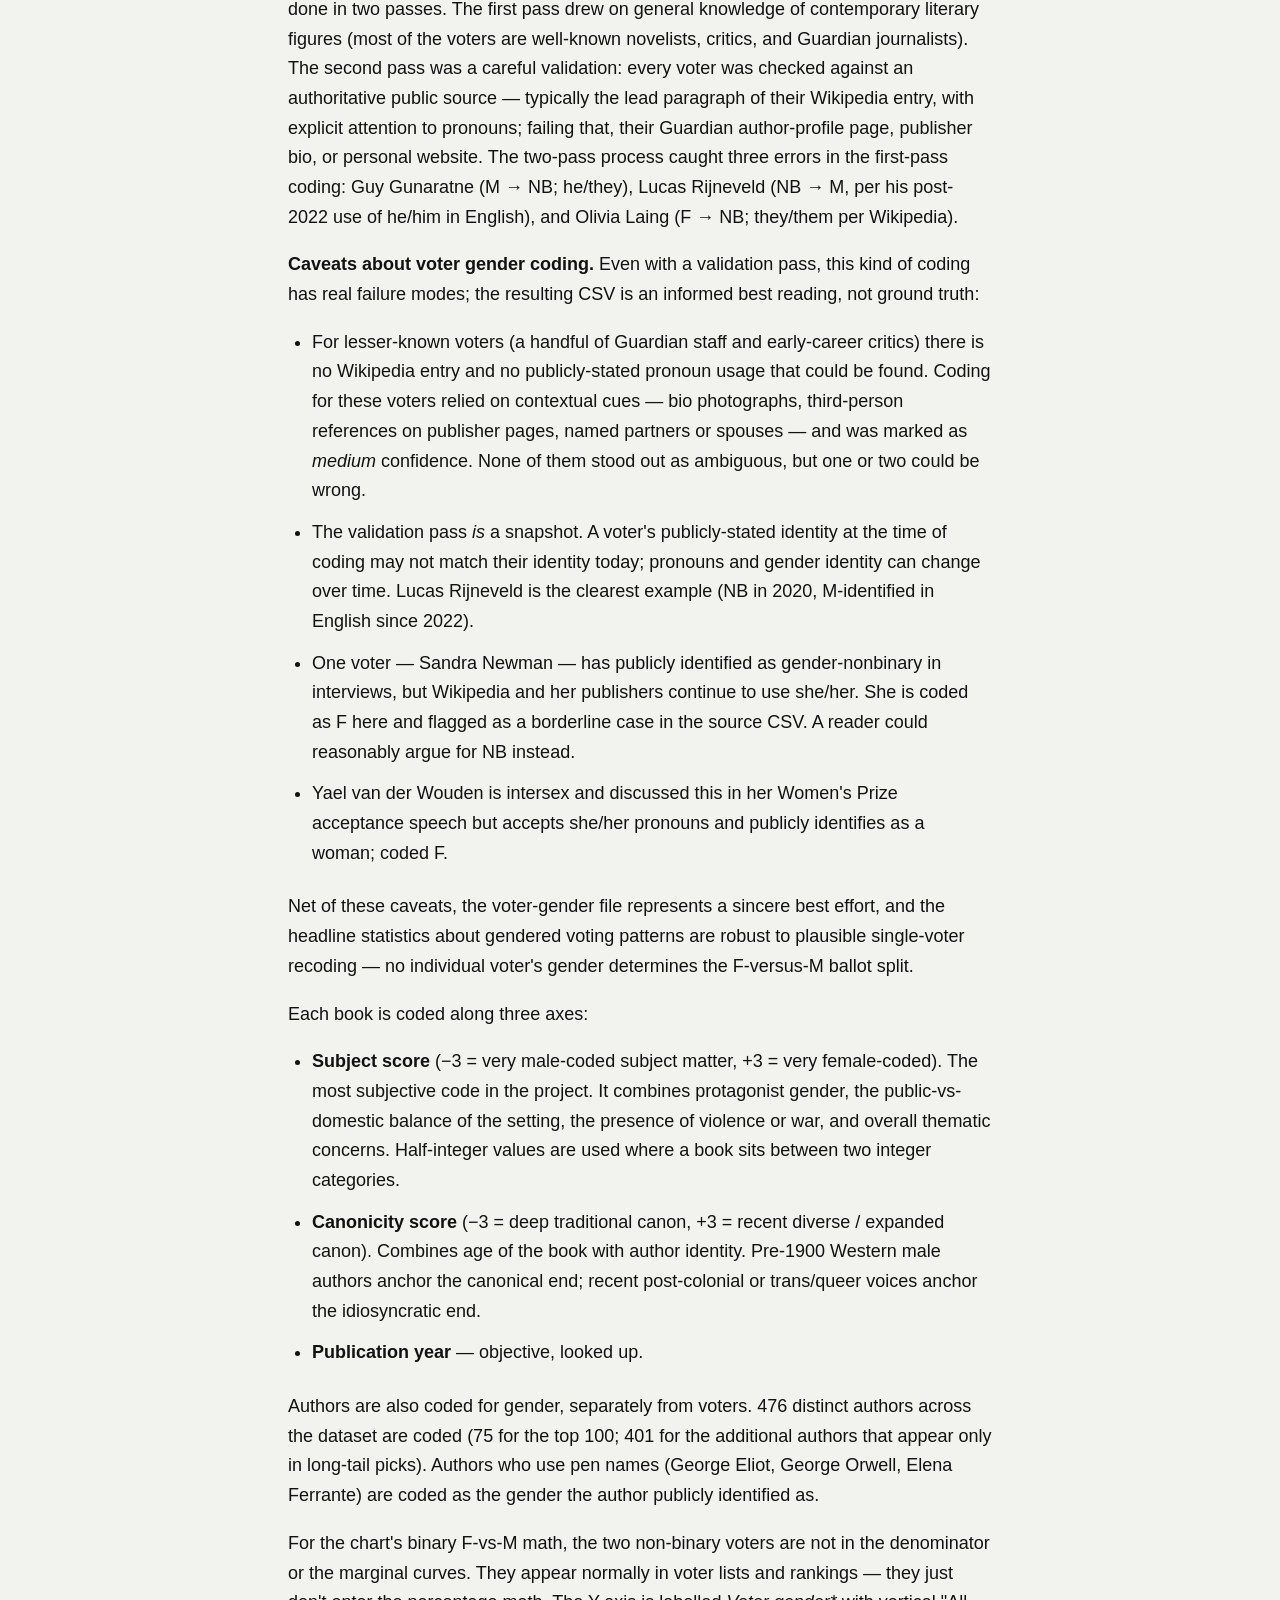
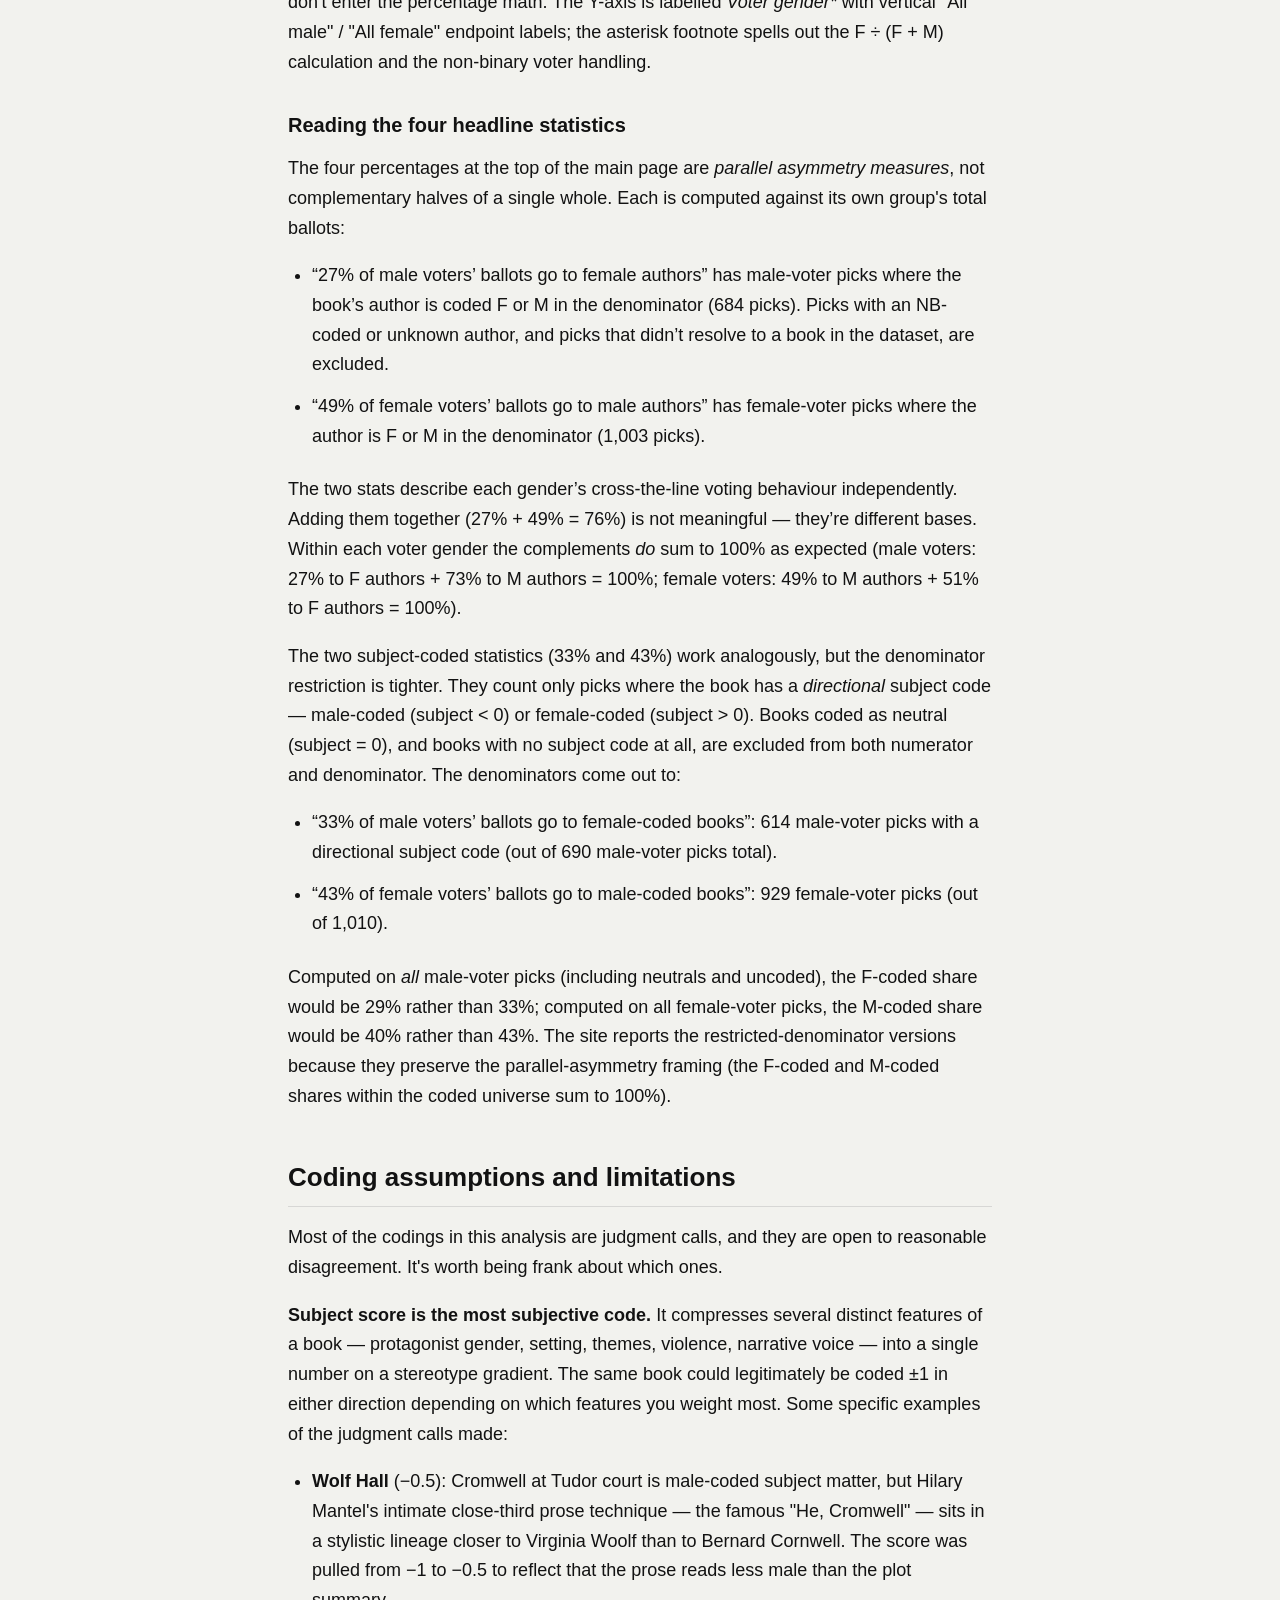
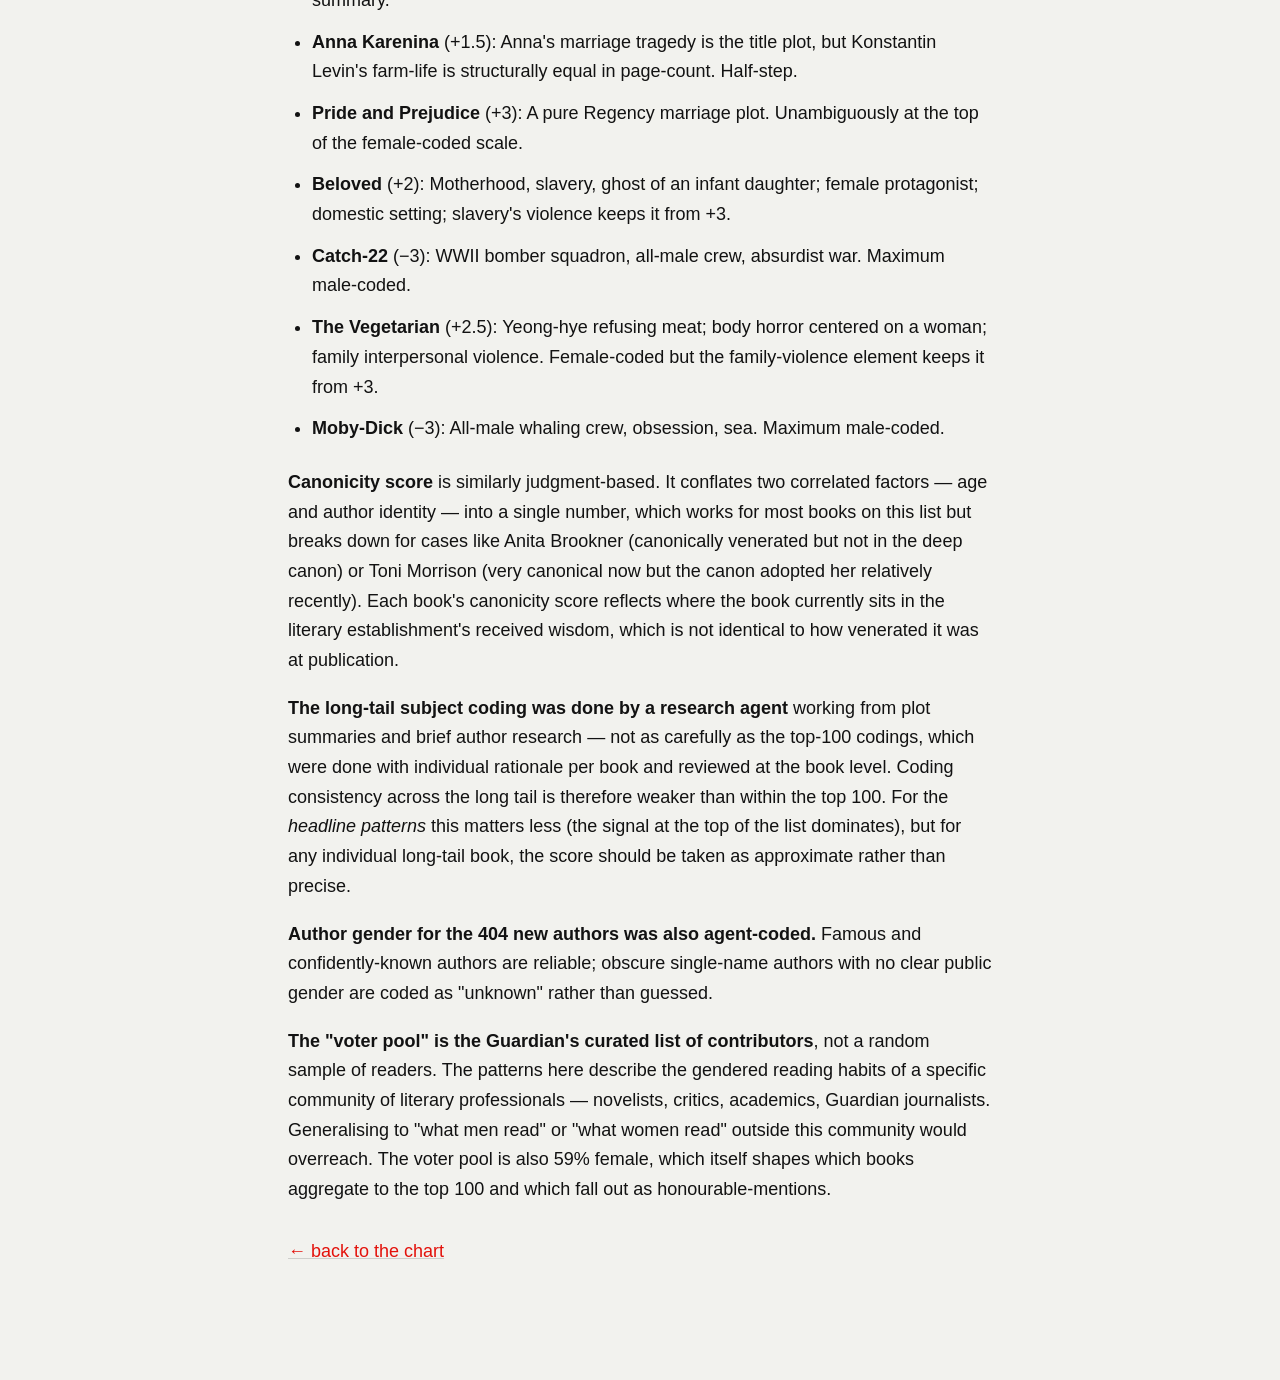
==== commit 319096b3: "Add Book Clusters and Voter Clusters tabs; rewrite methodology and intro - Three-tab layout: Book Cl" ====
--- a/docs/methodology.html
+++ b/docs/methodology.html
@@ -3,7 +3,7 @@
 <head>
   <meta charset="utf-8">
   <meta name="viewport" content="width=device-width, initial-scale=1">
-  <title>Methodology & coding notes — Guardian's 100 best novels: gendered trends</title>
+  <title>Methodology & coding notes — Guardian's 100 best novels</title>
   <link rel="stylesheet" href="styles.css">
 </head>
 <body>
@@ -13,25 +13,141 @@
       <a class="back-link essay-back" href="index.html">&larr; back to the chart</a>
       <h1>Methodology &amp; coding notes</h1>
       <p class="subtitle">
-        How the data was assembled, what the codings mean, and where
-        the judgment calls live.
+        How the data was assembled, how the clusters were computed, what
+        the codings mean, and where the judgment calls live.
       </p>
     </header>
 
     <section class="about">
       <div class="about-content">
 
-        <h2>Methodology</h2>
+        <h2>Data source and reproducibility</h2>
 
         <p>The dataset comes from parsing the embedded JavaScript in the
-        Guardian's interactive feature page (May 2026). Every voter's full
-        ranked top-10 is in that source, including books that didn't make
-        the top 100. The parser extracts (voter, book, rank, position,
-        commentary) tuples and pivots them into structured CSVs. The full
-        pipeline — build scripts, analysis code, interactive site — is in
-        <a href="https://github.com/SethRosenthal100/guardian-100-best-novels-analysis">the project's git repo</a>.</p>
-
-        <h3>Voter gender research</h3>
+        Guardian&rsquo;s interactive feature page (May 2026). Every voter&rsquo;s
+        full ranked top-10 is in that source, including books that didn&rsquo;t
+        make the top 100. The parser extracts (voter, book, rank, position,
+        commentary) tuples and pivots them into structured CSVs.</p>
+
+        <p>The full pipeline — extraction, coding, cluster computation,
+        layout, the live site — is in
+        <a href="https://github.com/SethRosenthal100/guardian-100-best-novels-analysis">the project&rsquo;s git repo</a>.
+        Cloning the repo and running
+        <code>python3 build_extended_data.py</code> regenerates
+        <code>docs/data_extended.json</code>, the single file the live
+        site loads. Cluster assignments, network layout positions, and
+        all rankings are deterministic (fixed random seed), so anyone
+        rerunning the script gets exactly the results shown here.</p>
+
+        <h2>How the book clusters are computed</h2>
+
+        <p>The clusters in the <strong>Book Clusters</strong> graph emerge
+        from voter co-picking. For every pair of books in the dataset,
+        the script computes the <em>Jaccard voter-overlap</em> — the
+        number of voters who picked both books divided by the number who
+        picked either. Book pairs with a Jaccard overlap below 0.15 get
+        no edge; pairs above that threshold get an edge weighted by the
+        Jaccard value. Jaccard, rather than raw shared-voter count, is
+        what keeps high-vote books from dominating the geometry — a
+        widely-picked book and a narrowly-picked book can share a few
+        voters and still have a low Jaccard because their total reaches
+        are very different.</p>
+
+        <p>On the resulting graph (663 books with at least one qualifying
+        edge, 2,590 edges total),
+        <code>networkx.community.greedy_modularity_communities</code>
+        finds 22 dense subgraphs at <code>resolution=0.5</code>. These
+        are the clusters. Their numerical IDs are stable across runs;
+        their <em>literary</em> meaning is up for the reader&rsquo;s
+        interpretation.</p>
+
+        <p>Layout is a force-directed spring layout
+        (<code>networkx.spring_layout</code>) with within-community edge
+        weights boosted 3&times; before solving. That boost is what pulls
+        each cluster into a visually tight blob while letting different
+        clusters drift apart. Spring constant <code>k=2.5</code>, seed
+        <code>7</code>. In the chart, each book is drawn at its baked
+        layout position with a circle whose area is linear in vote count
+        (<code>area = 80 + 30 &times; votes</code>), so the total visual
+        area of a cluster is roughly proportional to the cluster&rsquo;s
+        total votes.</p>
+
+        <h3>Orphans</h3>
+
+        <p>Nine of the top-100 books didn&rsquo;t connect to any other
+        book through the 0.15 Jaccard threshold. Their voters&rsquo;
+        other picks are too diffuse to cluster with anyone else&rsquo;s.
+        These are the <strong>orphans</strong> — they appear as a
+        separate pseudo-cluster at the top-right of the chart. They
+        aren&rsquo;t a &ldquo;cluster&rdquo; in the modularity sense;
+        they&rsquo;re highlighted as a group only because their
+        non-clustering is itself a finding. (22 non-top-100 books are
+        similarly isolated; the site doesn&rsquo;t surface those.)</p>
+
+        <h2>How the voter donut works</h2>
+
+        <p>Each of the 172 voters becomes a radial spoke in the
+        <strong>Voter Clusters</strong> donut. Each spoke is 10 segments
+        — one per pick. The segments within a spoke are sorted so the
+        cluster the voter cast the most votes for sits at the inner
+        edge (the <strong>anchor cluster</strong>); next most-common
+        goes outward from there; picks whose book isn&rsquo;t in the
+        cluster graph at all become gray and stack at the outer edge.</p>
+
+        <p>Around the ring, voters are ordered clockwise from 12 o&rsquo;clock
+        by their <em>number of distinct clusters</em> (ascending), with
+        the dominant cluster&rsquo;s count as a tiebreak. So the top of
+        the ring is the most-concentrated voters (one or two clusters);
+        going clockwise gets you progressively more scattered ballots.</p>
+
+        <p>In <em>Top 100</em> scope, the same logic runs but picks whose
+        book isn&rsquo;t in the Guardian&rsquo;s top 100 are treated as
+        gray. Voters whose entire ballot missed the cut become fully-gray
+        spokes and sort to the very end of the sweep.</p>
+
+        <p>The paired-circles legend on the right shows, for the top-5
+        clusters by total votes, the number of books vs the total votes
+        for each cluster — same scale on both columns. The asymmetry
+        between book count and vote count in any given row is what
+        makes a cluster &ldquo;dense&rdquo; (small but heavily-voted) or
+        &ldquo;sprawling&rdquo; (many books, fewer votes apiece).</p>
+
+        <h2>Voter rankings</h2>
+
+        <p>The <strong>Rankings</strong> tab in the side panel surfaces
+        six cluster-shaped rankings of voters. Each is computed per-mode
+        (Top 100 / All) and shows the top five voters in that category:</p>
+
+        <ul>
+          <li><strong>Most cluster-diverse</strong> — most distinct
+          clusters touched across the 10 picks.</li>
+          <li><strong>Anchored in the &lsquo;canon&rsquo;</strong> — most
+          picks in the cluster with the highest votes-per-book (the dense
+          most-voted cluster &mdash; informally &ldquo;the canon&rdquo;).</li>
+          <li><strong>Anchored in a niche cluster</strong> — dominant
+          cluster is one of the smallest in the network.</li>
+          <li><strong>Picks popular books</strong> — highest sum of
+          vote-counts across their picks.</li>
+          <li><strong>Picks obscure books</strong> — lowest sum of
+          vote-counts across their picks.</li>
+          <li><strong>Most off-grid</strong> — most picks that don&rsquo;t
+          fall in any cluster (or, in Top 100 scope, missed the cut).</li>
+        </ul>
+
+        <p>Two further rankings (&ldquo;most cluster-loyal&rdquo; and
+        &ldquo;bridges two clusters&rdquo;) are computed by the build
+        script but not surfaced on the live page — they leaned hardest
+        on cluster <em>meaning</em>, which is loose for the long-tail
+        clusters dominated by 1&ndash;2 vote books.</p>
+
+        <p>A separate <strong>&ldquo;against the gender pattern&rdquo;</strong>
+        block lists the female voters whose ballots deviate furthest
+        from the female-voter mean subject score, and the male voters
+        whose ballots deviate furthest from the male-voter mean. This
+        one is gender-axis-specific; it lives in the same Rankings
+        side-panel below the cluster rankings.</p>
+
+        <h2>Voter gender research</h2>
 
         <p>Each of the 172 voters is coded for gender — F, M, NB, or
         unknown. The coding was done in two passes. The first pass drew
@@ -100,8 +216,8 @@
         </ul>
 
         <p>Authors are also coded for gender, separately from voters.
-        479 distinct authors across the dataset are coded (75 for the
-        top 100; 404 for the additional authors that appear only in
+        476 distinct authors across the dataset are coded (75 for the
+        top 100; 401 for the additional authors that appear only in
         long-tail picks). Authors who use pen names (George Eliot,
         George Orwell, Elena Ferrante) are coded as the gender the
         author publicly identified as.</p>
@@ -122,19 +238,49 @@
         total ballots:</p>
 
         <ul>
-          <li>"27% of male voters' ballots go to female authors" has
-          all male-voter ballots in the denominator (684 ballots).</li>
-          <li>"49% of female voters' ballots go to male authors" has
-          all female-voter ballots in the denominator (1,003 ballots).</li>
-        </ul>
-
-        <p>The two stats describe each gender's cross-the-line voting
-        behaviour independently. Adding them together (27% + 49% = 76%)
-        is not meaningful — they're different bases. Within each voter
-        gender the complements <em>do</em> sum to 100% as expected
-        (male voters: 27% to F authors + 73% to M authors = 100%;
-        female voters: 49% to M authors + 51% to F authors = 100%).
-        The same logic applies to the two subject-coded statistics.</p>
+          <li>&ldquo;27% of male voters&rsquo; ballots go to female
+          authors&rdquo; has male-voter picks where the book&rsquo;s
+          author is coded F or M in the denominator (684 picks). Picks
+          with an NB-coded or unknown author, and picks that didn&rsquo;t
+          resolve to a book in the dataset, are excluded.</li>
+          <li>&ldquo;49% of female voters&rsquo; ballots go to male
+          authors&rdquo; has female-voter picks where the author is F
+          or M in the denominator (1,003 picks).</li>
+        </ul>
+
+        <p>The two stats describe each gender&rsquo;s cross-the-line
+        voting behaviour independently. Adding them together
+        (27% + 49% = 76%) is not meaningful — they&rsquo;re different
+        bases. Within each voter gender the complements <em>do</em>
+        sum to 100% as expected (male voters: 27% to F authors + 73%
+        to M authors = 100%; female voters: 49% to M authors + 51% to
+        F authors = 100%).</p>
+
+        <p>The two subject-coded statistics (33% and 43%) work
+        analogously, but the denominator restriction is tighter. They
+        count only picks where the book has a <em>directional</em>
+        subject code — male-coded (subject &lt; 0) or female-coded
+        (subject &gt; 0). Books coded as neutral (subject = 0), and
+        books with no subject code at all, are excluded from both
+        numerator and denominator. The denominators come out to:</p>
+
+        <ul>
+          <li>&ldquo;33% of male voters&rsquo; ballots go to
+          female-coded books&rdquo;: 614 male-voter picks with a
+          directional subject code (out of 690 male-voter picks
+          total).</li>
+          <li>&ldquo;43% of female voters&rsquo; ballots go to
+          male-coded books&rdquo;: 929 female-voter picks (out of
+          1,010).</li>
+        </ul>
+
+        <p>Computed on <em>all</em> male-voter picks (including
+        neutrals and uncoded), the F-coded share would be 29% rather
+        than 33%; computed on all female-voter picks, the M-coded
+        share would be 40% rather than 43%. The site reports the
+        restricted-denominator versions because they preserve the
+        parallel-asymmetry framing (the F-coded and M-coded shares
+        within the coded universe sum to 100%).</p>
 
         <h2>Coding assumptions and limitations</h2>
 
@@ -189,12 +335,12 @@
         <p><strong>The long-tail subject coding was done by a research
         agent</strong> working from plot summaries and brief author
         research — not as carefully as the top-100 codings, which were
-        hand-done with individual rationale per book. Coding consistency
-        across the long tail is therefore weaker than within the top 100.
-        For the <em>headline patterns</em> this matters less (the signal
-        at the top of the list dominates), but for any individual
-        long-tail book, the score should be taken as approximate rather
-        than precise.</p>
+        done with individual rationale per book and reviewed at the
+        book level. Coding consistency across the long tail is therefore
+        weaker than within the top 100. For the <em>headline patterns</em>
+        this matters less (the signal at the top of the list dominates),
+        but for any individual long-tail book, the score should be taken
+        as approximate rather than precise.</p>
 
         <p><strong>Author gender for the 404 new authors was also
         agent-coded.</strong> Famous and confidently-known authors are
--- a/docs/styles.css
+++ b/docs/styles.css
@@ -59,6 +59,57 @@
   line-height: 1.45;
 }
 
+/* Intro section directly under the title, above the tab strip */
+.page-intro {
+  margin: 8px 0 18px;
+  font-size: 15px;
+  line-height: 1.55;
+  color: var(--ink);
+}
+.page-intro p { margin: 0 0 8px; }
+.page-intro p:last-child { margin-bottom: 0; }
+
+/* Tab strip */
+.tabs {
+  display: flex;
+  gap: 0;
+  border-bottom: 1px solid var(--grid);
+  margin: 0 0 22px;
+}
+.tab-btn {
+  background: transparent;
+  border: none;
+  border-bottom: 2px solid transparent;
+  padding: 10px 18px;
+  font-family: inherit;
+  font-size: 14.5px;
+  font-weight: 500;
+  color: var(--mid);
+  cursor: pointer;
+  margin-bottom: -1px;
+}
+.tab-btn:hover { color: var(--ink); }
+.tab-btn.active {
+  color: var(--ink);
+  border-bottom-color: var(--ink);
+  font-weight: 600;
+}
+
+/* Tab panels — only the active one is rendered. */
+.tab-panel { min-width: 0; }
+.tab-panel.hidden { display: none; }
+
+/* Per-tab explainer slot — sits between the tab strip and the chart. */
+.tab-explainer {
+  margin: 0 0 18px;
+  font-size: 15px;
+  line-height: 1.55;
+  color: var(--ink);
+}
+.tab-explainer p { margin: 0 0 8px; }
+.tab-explainer p:last-child { margin-bottom: 0; }
+.tab-explainer .headline-stats { margin-bottom: 12px; }
+
 /* Two headline stats sitting between the subtitle and the controls.
    Quiet — plain text, no box, slightly emphasised numbers in colour. */
 .headline-stats {
@@ -141,15 +192,6 @@
   cursor: pointer;
 }
 
-/* The 73% lede paragraph: framing question above the chart title */
-.chart-lede {
-  margin: 18px 0 14px;
-  font-size: 15px;
-  line-height: 1.55;
-  color: var(--ink);
-}
-.chart-lede p { margin: 0; }
-.chart-lede strong { font-weight: 700; }
 
 /* Lead-in between the controls and the chart itself */
 .chart-intro {
@@ -171,11 +213,187 @@
 }
 .chart-intro-sub strong { color: var(--ink); font-weight: 600; }
 
-#chart {
+.chart {
   width: 100%;
   height: auto;
   display: block;
   user-select: none;
+}
+
+/* Cluster swatch & link (used in book panel + cluster panel headers) */
+.cluster-swatch {
+  display: inline-block;
+  width: 12px;
+  height: 12px;
+  border-radius: 50%;
+  vertical-align: -1px;
+  margin-right: 6px;
+}
+.cluster-swatch-large {
+  width: 18px;
+  height: 18px;
+  vertical-align: -3px;
+  margin-right: 8px;
+}
+.cluster-link {
+  cursor: pointer;
+  color: var(--ink);
+  text-decoration: none;
+}
+.cluster-link:hover { text-decoration: underline; }
+.panel-cluster-row { margin-top: 4px; }
+
+/* Voter Clusters donut */
+.donut-spoke { transition: opacity 120ms; }
+.donut-spoke.dim { opacity: var(--dim-alpha); }
+.donut-spoke.focus path,
+.donut-spoke.highlight path {
+  stroke: #121212;
+  stroke-width: 0.6;
+}
+.donut-seg { stroke: none; }
+/* Colored (cluster-assigned) segments get a thin black border by default.
+   Gray segments (data-cluster="-1") stay borderless until the spoke is
+   focused/highlighted — see the `.donut-spoke.focus path` rule above. */
+.donut-seg:not([data-cluster="-1"]) {
+  stroke: #121212;
+  stroke-width: 0.4;
+}
+.donut-ring {
+  fill: none;
+  stroke: #888;
+  stroke-width: 0.6;
+}
+.donut-inner-arc {
+  fill: none;
+  stroke: #777;
+  stroke-width: 1.2;
+}
+.donut-inner-arrow {
+  fill: #777;
+  stroke: none;
+}
+.donut-inner-label {
+  font-size: 10.5px;
+  font-style: italic;
+  fill: #666;
+}
+.donut-call-line {
+  stroke: #555;
+  stroke-width: 0.5;
+  fill: none;
+}
+.donut-call-text { font-family: inherit; }
+.donut-call-name {
+  font-size: 13px;
+  font-weight: 700;
+  fill: #121212;
+}
+.donut-call-sub {
+  font-size: 10.5px;
+  fill: #555;
+}
+.donut-callout:hover .donut-call-name { text-decoration: underline; }
+.donut-callout:hover .donut-call-line { stroke: #121212; stroke-width: 1; }
+
+.donut-legend-title {
+  font-size: 13px;
+  font-weight: 700;
+  fill: #333;
+  letter-spacing: 0.02em;
+}
+.donut-legend-head {
+  font-size: 11px;
+  font-weight: 700;
+  fill: #555;
+}
+.donut-legend-circle {
+  stroke: #ffffff;
+  stroke-width: 0.8;
+  cursor: pointer;
+}
+.donut-legend-num {
+  font-size: 10px;
+  fill: #555;
+  font-weight: 700;
+}
+
+/* Book Clusters network */
+.net-edge {
+  stroke: #aaa;
+  stroke-opacity: 0.18;
+  stroke-width: 0.6;
+  pointer-events: none;
+}
+.net-edge-dim {
+  stroke-opacity: 0.06;
+}
+.net-node {
+  stroke: #ffffff;
+  stroke-width: 0.8;
+  cursor: pointer;
+  transition: opacity 120ms;
+}
+.net-node:hover {
+  stroke: #121212;
+  stroke-width: 1.4;
+}
+.net-node.out-of-scope {
+  stroke: none;
+  opacity: 0.55;
+  cursor: pointer;
+}
+.net-node.out-of-scope:hover {
+  opacity: 1;
+  stroke: #121212;
+  stroke-width: 1.2;
+}
+.net-node.dim { opacity: var(--dim-alpha); }
+.net-node.focus,
+.net-node.highlight {
+  stroke: #121212;
+  stroke-width: 1.4;
+}
+.net-label {
+  font-size: 10px;
+  font-family: inherit;
+  fill: #222;
+  pointer-events: none;
+  paint-order: stroke fill;
+  stroke: rgba(255, 255, 255, 0.78);
+  stroke-width: 3px;
+}
+
+/* Orphan row at bottom of Book Clusters chart */
+.net-orphan { /* inherits .net-node base */ }
+.net-orphan-caption {
+  font-size: 12px;
+  font-weight: 600;
+  fill: #5A5A5A;
+  letter-spacing: 0.02em;
+}
+.net-orphan-label {
+  font-size: 12.5px;
+  font-weight: 500;
+  fill: #222;
+  pointer-events: none;
+  paint-order: stroke fill;
+  stroke: rgba(255, 255, 255, 0.85);
+  stroke-width: 3px;
+}
+.net-orphan-line {
+  stroke: #888;
+  stroke-width: 0.6;
+  fill: none;
+  pointer-events: none;
+}
+.net-orphan-boundary {
+  fill: none;
+  stroke: #a8a8a8;
+  stroke-width: 1;
+  stroke-dasharray: 4 3;
+  opacity: 0.55;
+  pointer-events: none;
 }
 
 .source {
@@ -578,90 +796,90 @@
 .tooltip .tt-meta { color: #9c9c9c; font-size: 11.5px; margin-top: 3px; }
 
 /* Chart SVG styling */
-#chart .dot {
+.chart .dot {
   cursor: pointer;
   transition: opacity 120ms;
 }
-#chart .dot.dim { opacity: var(--dim-alpha); }
-#chart .dot.focus,
-#chart .dot.highlight { opacity: 1; }
-#chart .dot.focus { stroke: var(--ink); stroke-width: 2; }
-
-#chart .background-hit {
+.chart .dot.dim { opacity: var(--dim-alpha); }
+.chart .dot.focus,
+.chart .dot.highlight { opacity: 1; }
+.chart .dot.focus { stroke: var(--ink); stroke-width: 2; }
+
+.chart .background-hit {
   fill: transparent;
   cursor: default;
 }
 
-#chart text {
+.chart text {
   font-family: inherit;
   fill: var(--ink);
 }
-#chart .axis-label {
+.chart .axis-label {
   font-size: 14.5px;
   font-weight: 500;
   fill: var(--ink);
 }
-#chart .axis-sub {
+.chart .axis-sub {
   font-size: 12.5px;
   fill: #3a3a3a;
   font-style: italic;
 }
-#chart .axis-title {
+.chart .axis-title {
   font-size: 17px;
   font-weight: 700;
   fill: var(--ink);
 }
-#chart .y-tick {
+.chart .y-tick {
   font-size: 12px;
   fill: #2c2c2c;
 }
-#chart .ref-line {
+.chart .ref-line {
   stroke: var(--mid);
   stroke-width: 1;
   stroke-dasharray: 4 3;
   opacity: 0.6;
 }
-#chart .empty-region {
+.chart .empty-region {
   fill: var(--mid);
   opacity: 0.04;
 }
-#chart .empty-region-label {
+.chart .empty-region-label {
   font-size: 13px;
   fill: #2c2c2c;
   font-style: italic;
 }
 /* curves: highlighted group (teal/red) + the pooled "other" group (grey) */
-#chart .curve-highlighted { stroke: var(--red); fill: none; stroke-width: 2.4; }
-#chart .curve-other       { stroke: var(--mid); fill: none; stroke-width: 1.6; opacity: 0.7; }
-#chart .curve-label {
+.chart .curve-highlighted { stroke: var(--red); fill: none; stroke-width: 2.4; }
+.chart .curve-other       { stroke: var(--mid); fill: none; stroke-width: 1.6; opacity: 0.7; }
+.chart .curve-label {
   font-size: 13.5px;
   font-style: italic;
   font-weight: 500;
 }
-#chart .curve-label.hl     { fill: var(--red); }
-#chart .curve-label.other  { fill: #2c2c2c; }
+.chart .curve-label.hl     { fill: var(--red); }
+.chart .curve-label.other  { fill: #2c2c2c; }
 /* Near-miss dots: dashed border to distinguish */
-#chart .dot.near-miss { stroke-dasharray: 2 1.5; }
-#chart .baseline-text {
+.chart .dot.near-miss { stroke-dasharray: 2 1.5; }
+.chart .baseline-text {
   font-size: 13px;
   fill: #2c2c2c;
   font-style: italic;
 }
 
 /* Label badges for selected dots */
-#chart .label-bg {
+.chart .label-bg {
   fill: var(--bg);
   opacity: 0.92;
   rx: 2; ry: 2;
 }
-#chart .label-text {
+.chart .label-text {
   font-size: 13.5px;
   fill: var(--ink);
   font-style: italic;
 }
 /* Seed labels in the overview state: same shape, visually de-emphasised
    so they don't compete with the data when the user is exploring */
-#chart .label-muted .label-text {
+.chart .label-muted .label-text {
   fill: #444;
   font-size: 12.5px;
 }
